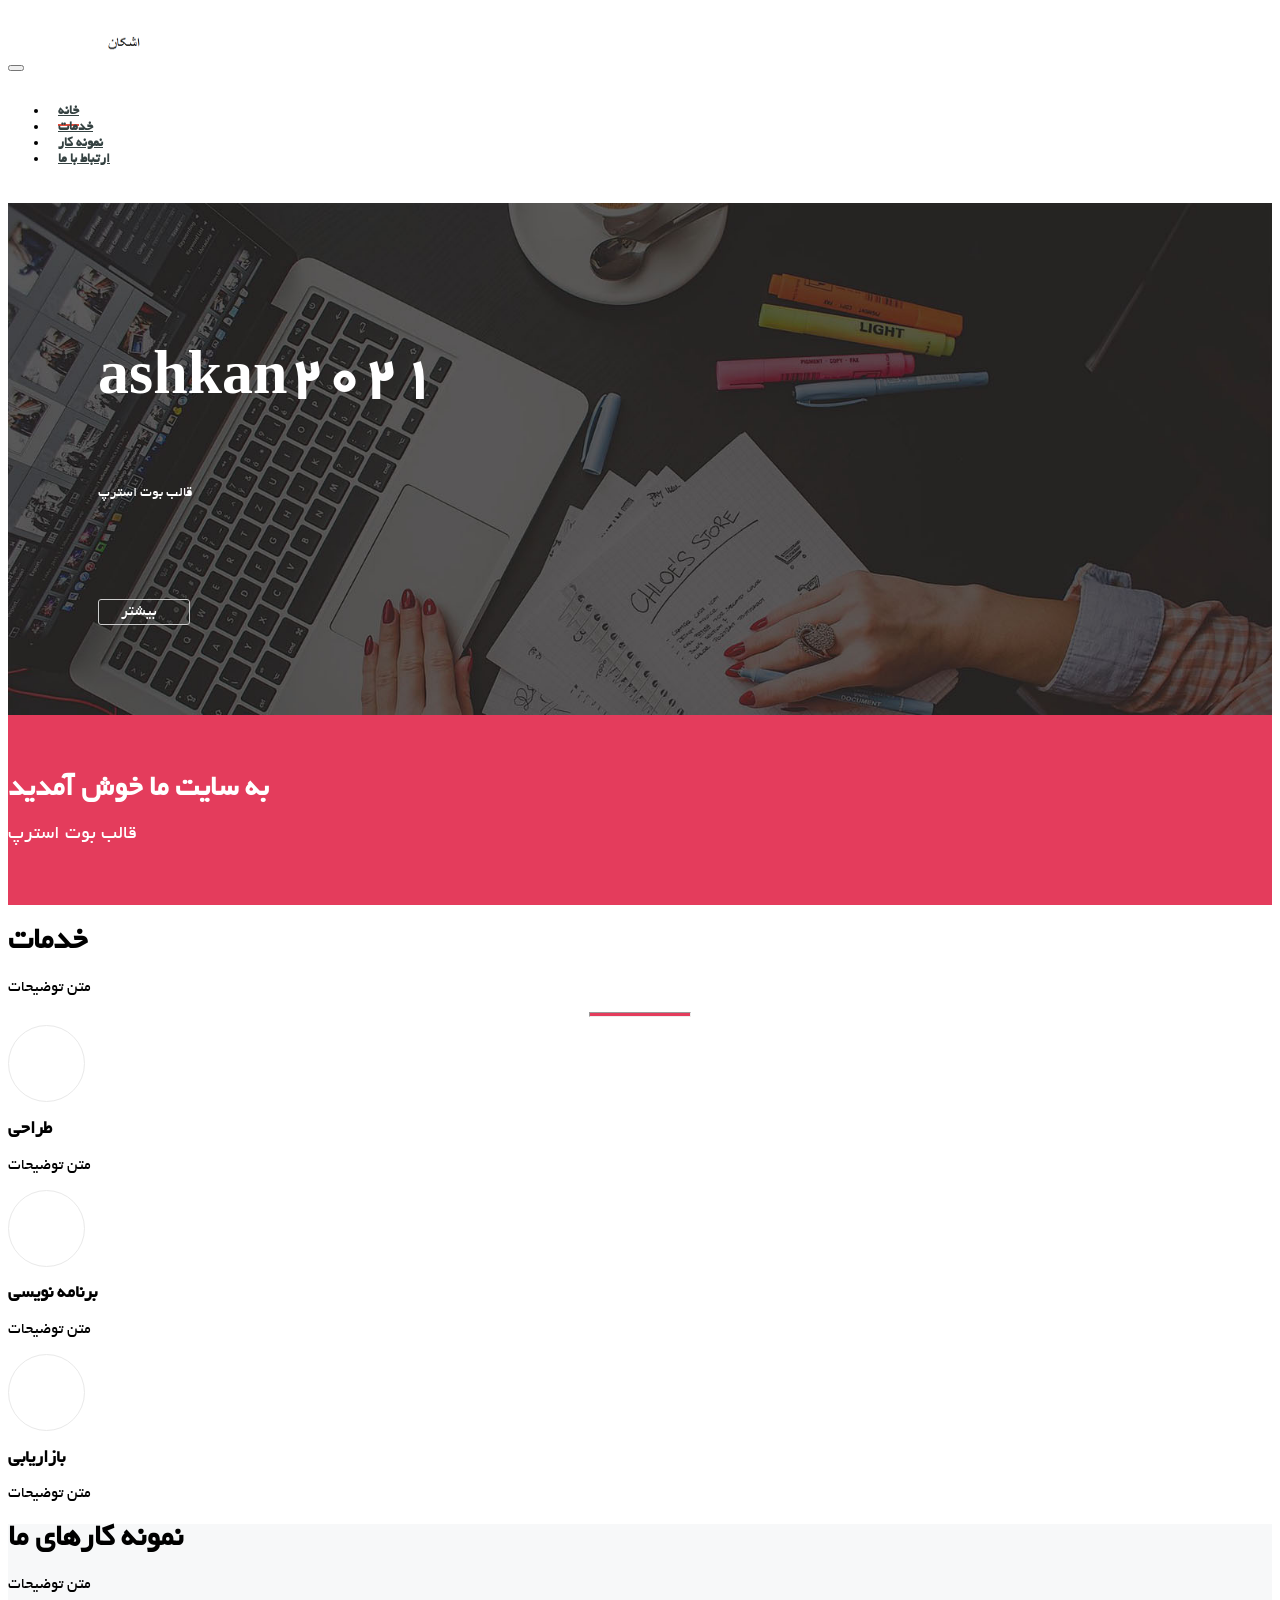
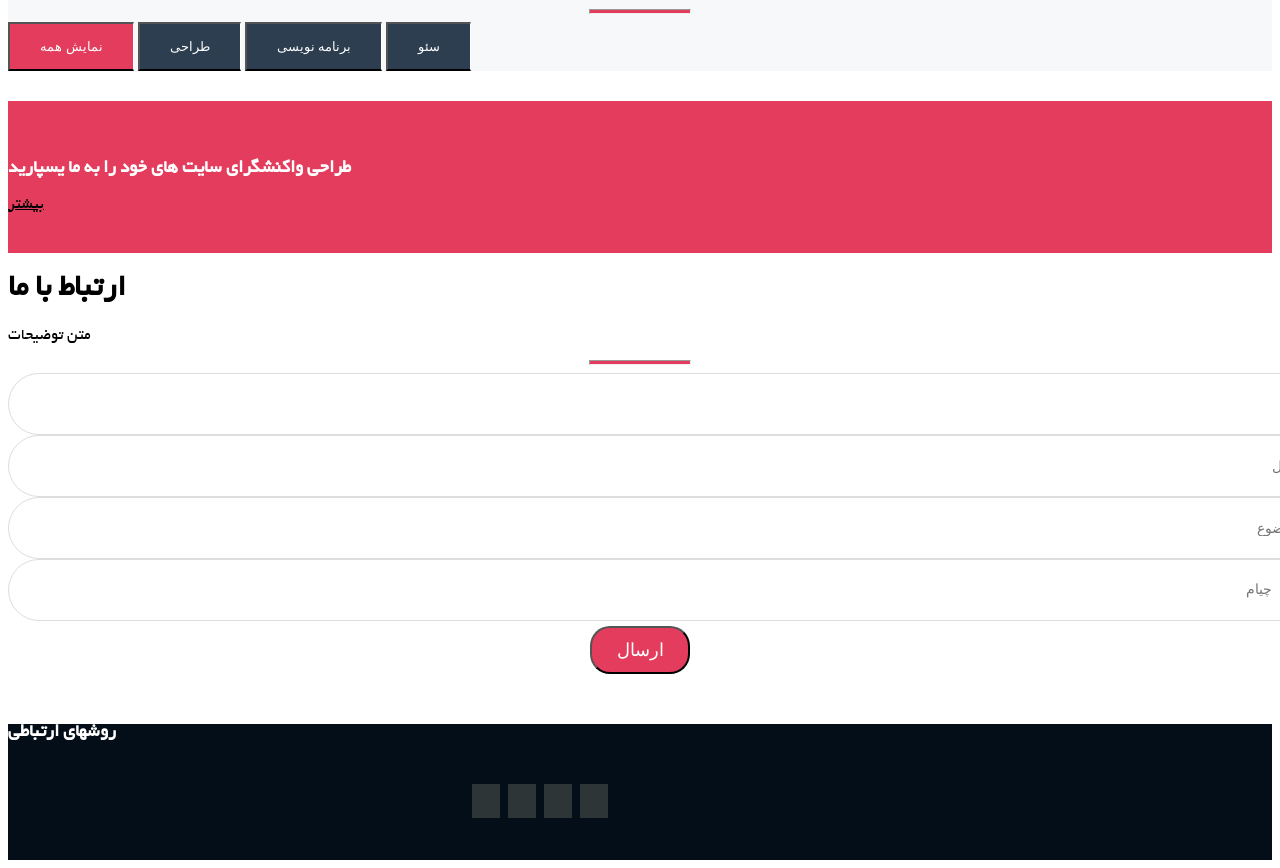
==== index.html @ 7d2b456b "add project" ====
<!DOCTYPE html>
<html lang="en" class=" js no-touch">
<head>
  <title>قالب آماده </title>
  <meta charset="utf-8">
  <meta name="viewport" content="width=device-width, initial-scale=1">
  <link rel="stylesheet" href="css/bootstrap.min.css">
  <link rel="stylesheet" href="css/bootstrap-rtl.css">
    <link rel="stylesheet" href="css/font-awesome.min.css">
    <link rel="stylesheet" href="css/animate.css">
    <link rel="stylesheet" href="css/style.css">

</head>
<body>


 <div class="main-navbar navbar-fixed-top">

     <div class="navbar navbar-default">
         <button type="button" class="navbar-toggle" data-toggle="collapse" data-target="#myNavbar">

             <span class="icon-bar"></span>
             <span class="icon-bar"></span>
             <span class="icon-bar"></span>
         </button>
         <a href="#" class="navbar-brand"><img src="img/HeaderLogo-K.png" class="img-responsive" width="150" height="40"> </a>
         <div class="collapse navbar-collapse" id="myNavbar">
         <ul class="nav navbar-nav navbar-right">
             <li class="active nav-menu"><a href="#banner">خانه </a></li>
             <li class="nav-menu"><a href="#service">خدمات</a></li>
             <li class="nav-menu"><a href="#portfolio">نمونه کار </a></li>
             <li class="nav-menu"><a href="#contact">ارتباط با ما</a></li>
         </ul>
         </div>
     </div>
 </div>

<!--banner-->

<div id="banner" class="section-padding">

    <div class="container">
        <div class="row">
            <div class="jumbotron">
                <h1 class="small bold" >
                    <a href="https://ashkan2021.gigfa.com/">
                        ashkan2021
                    </a>
                </h1>
                <p class="big">قالب بوت استرپ</p>
                 <a href="#" class="btn btn-banner">بیشتر<i class="fa fa-send"></i> </a>
            </div>

        </div>
    </div>
</div>

<!---cta -->
<div class="cta-1">

    <div class="container wow bounceInLeft" data-duration="2" data-dely="1s">

        <div class="row text-center white " >

            <h1 class="cta-title"> به سایت ما خوش آمدید</h1>
            <p class="cta-sub-title">قالب بوت استرپ</p>
        </div>
    </div>
</div>


 <!--SERVICE START-->
 <div id="service" class="section-padding">
     <div class="container wow bounceInLeft" data-duration="2s" data-dely="1s">
         <div class="row">
             <div class="page-title text-center">
                 <h1>خدمات</h1>
                 <p>متن  توضیحات</p>
                 <hr class="line-bottom"></hr>
             </div>
             <div class="col-md-4">
                 <div class="service-box">
                     <div class="service-icon"><i class="fa  fa-picture-o"></i></div>
                     <div class="service-text">
                         <h3>طراحی</h3>
                         <p> متن توضیحات</p>
                     </div>
                 </div>
             </div>
             <div class="col-md-4">
                 <div class="service-box">
                     <div class="service-icon"><i class="fa fa fa-code"></i></div>
                     <div class="service-text">
                         <h3>برنامه نویسی</h3>
                         <p> متن توضیحات</p>
                     </div>
                 </div>
             </div>
             <div class="col-md-4">
                 <div class="service-box">
                     <div class="service-icon"><i class="fa fa-diamond"></i></div>
                     <div class="service-text">
                         <h3>بازاریابی</h3>
                         <p> متن توضیحات</p>
                     </div>
                 </div>
             </div>
         </div>
     </div>
 </div>
 <!--SERVICE END-->

<!----portfolio --->

<div id="portfolio">
    <div class="container wow bounceInLeft" data-duration="2s" data-dely="1s">
        <div class="row">
            <div class="page-title text-center">
                <h1>نمونه کارهای  ما</h1>
                <p>متن  توضیحات</p>
                <hr class="line-bottom"></hr>
            </div>
            <div class="port-sec">
                <div class="col-xs-12 fill-btn text-center">
                    <button class="filter active" data-filter="all"> نمایش همه</button>
                    <button class="filter" data-filter=".cat1"> طراحی</button>
                    <button class="filter" data-filter=".cat2">برنامه نویسی</button>
                    <button class="filter" data-filter=".cat3">سئو</button>
                </div>

                <div id="images">
                    <div class="fillimg mix cat1 cat3 col-md-4 col-xs-12">
                        <img src="img/fea1.jpg" class="img-responsive">
                    </div>
                    <div class="fillimg mix cat2  col-md-4 col-xs-12">
                        <img src="img/fea3.jpg" class="img-responsive">
                    </div>
                    <div class="fillimg mix cat1 col-md-4 col-xs-12">
                        <img src="img/fea2.jpg" class="img-responsive">
                    </div>
                    <div class="fillimg mix cat2 cat3 col-md-4 col-xs-12">
                        <img src="img/fea4.jpg" class="img-responsive">
                    </div>

                    <div class="fillimg mix cat2  col-md-4 col-xs-12">
                        <img src="img/fea6.jpg" class="img-responsive">
                    </div>
                    <div class="fillimg mix cat2 cat3 col-md-4 col-xs-12">
                        <img src="img/fea5.jpg" class="img-responsive">
                    </div>



                </div>
            </div>

        </div>
    </div>
</div>

<!---cta--->

<div class="cta-1">
    <div class="container wow bounceInLeft" data-duration="2" data-dely="1s">
        <div class="row text-center">
            <h3 >طراحی واکنشگرای سایت های خود را به ما یسپارید</h3>
            <a href="#" class="btn btn-default">بیشتر</a>

        </div>
    </div>
</div>
<!---form contact ---->

<div id="contact" >
    <div class="container wow bounceInLeft" data-duration="2s" data-dely="1s">
        <div class="row">
            <div class="page-title text-center">
                <h1>ارتباط با ما</h1>
                <p>متن  توضیحات</p>
                <hr class="line-bottom"></hr>
            </div>
            <div class="form-sec">
                <form action="#" method="post" class="contactfrom">
                    <div class="col-sm-4 form-group">
                        <input type="text" class="form-control text-field-box " placeholder="نام" >
                    </div>
                    <div class="col-sm-4 form-group">
                        <input type="text" class="form-control text-field-box " placeholder="ایمیل" >
                    </div>


                    <div class="col-sm-4 form-group">
                        <input type="text" class="form-control text-field-box " placeholder="اموضوع" >
                    </div>


                    <div class="col-sm-12 form-group">
                       <textarea class="form-control text-field-box" placeholder="متن چیام"></textarea>
                    </div>
                    <button class="button-medium" type="submit" >ارسال</button>
                </form>
            </div>
        </div>
    </div>
</div>


<!----footer--->
<div class="footer">
    <div class="container">
        <div class="row text-center">
           <h3>روشهای ارتباطی</h3>

            <ul>
                <li><a href="#"><i class="fa fa-facebook"></i> </a></li>
                <li><a href="#"><i class="fa fa-twitter"></i> </a></li>
                <li><a href="#"><i class="fa fa-google-plus"></i> </a></li>
                <li><a href="#"><i class="fa fa-linkedin"></i> </a></li>
            </ul>
        </div>
    </div>
</div>
</body>
<script src="js/jquery.min.js"></script>
 <script src="js/bootstrap.min.js"></script>
<script src="js/jquery.mixitup.js"></script>
<script src="js/custom.js"></script>
 <script src="js/jquery.easing.min.js"></script>
<script src="js/wow.js"></script>
<script>
    $(document).ready(function(){

        new WOW().init();
    });
</script>

 </html>
---- css/style.css ----
@font-face {
    font-family: 'BYekan';
    src: url('../fonts/BYekan.eot');
}
@font-face {
    font-family: 'BYekan';
    src: url('../fonts/BYekan.ttf');
}
@font-face {
    font-family: 'BYekan';
    src: url('../fonts/BYekan.woff');
}

body{
    font-family: 'BYekan';
}
/****** navbar  **/
.mainnavbar
{
    border-bottom:1px solid #eeeeee;

}
.navbar-default
{
    background-color: #fff;
    border-color:rgba(231,231,231,0.33);
    padding: 20px 0px;
}

.navbar-default .navbar-nav > .active > a, .navbar-default .navbar-nav > .active > a:focus, .navbar-default .navbar-nav > .active > a:hover
{
     color :#354242;
    background-color: #fff;
}

.navbar-nav
{
    padding-top: 5px;
}
.navbar-default .navbar-nav > .active >a ,.navbar-default .navbar-nav >li>a:hover, .navnar-default .navbar-nav >li> a:focus
{
    border-bottom:2px solid #E74C3C;
    outline:none;
}

.navbar{
    min-height:inherit;
    margin-bottom:0px;
}
.navbar-brand
{
    height: inherit;
    font-family: 'BYekan';
    font-weight: 700;
    padding:5px;
    font-size:42px;
    margin-top:5px;
    color:#000;
}
.navbar-default .navbar-brand
{
    color:#e43c5c;
}

.navbar-default .navbar-nav >li >a{
    color:#354242;
    font-weight: 600;
    margin:0 10px;
    padding-bottom: 5px;
    font-size:14px;
}
.jumbotron
{
    background-color: transparent;
    padding: 90px;
}
.jumbotron p
{
    line-height: 21px;
    margin:0px;
    paddding:0px;
    font-size:15px;
    color:#fff;
    font-weight:400;
    padding-top:10px;
}
.jumbotron a
{
    text-decoration: none;
    color:#fff
}

.btn-banner
{
    border:1px solid #cdcdcd;
    padding:12px 22px;
    line-height: 0px;
    border-radius:3px;
    font-szie:11px;
    color:#fff;
    display: inline-block;
    margin-top:95px;
}

.btn-banner i{
    padding-left:10px;
}

.btn-banner:hover,.btn-banner:focus{
    background-color: #e43c5c;
    color:#fff;
    border-color:#E74C3C;
    display:inline-block;
}

.jumbotron h1
{
    line-height: 180px;
    border-width: 0px;
    margin:0px;
    padding: 0px;
    font-size:62px;
    color:#fff;

}

#banner
{
    background: url("../img/banner-bg.jpg") no-repeat;
    background-size: cover;
    min-height: 500px;
}


/***CTA***/

.cta-1
{
    background-color: #e43c5c;
    padding: 40px 0px;
}
.cta-title
{
    font-size:30px;
    color:#fff;
}
.cta-sub-title
{
    font-size:20px;
    color:#FFF;
}

.cta-1 h3
{
    color:#fff;
}
.cta-1 a{
    color:#000;
}

/***services**/

.line-bottom
{
    width: 100px;
    height: 3px;
    background-color: #e43c5c;
}
.service-box
{
    margin:0 0 60px;
    display: inline;
}
.service-icon
{
    width: 75px;
    height: 75px;
    border-radius:50px;
    overflow: hidden;
    border:1px solid #e9e9e9;
    line-height: 75px;
    text-align: center;
    color:#e43c5c;;
    font-size:30px;
    margin-right:23px;
    transition:all 0.5s ease ;
    -webkit-transition:all 0.75s ease ;
    -moz-transition:all 0.75s ease ;
    -ms-transition:all 0.75s ease ;
    -o-transition:all 0.75s ease ;

}
.service-icon:hover
{
    background-color: #e43c5c;
    color:#fff;
    opacity:0.7;
}


/**portfolio**/
#portfolio
{
    background-color: rgba(236,240,241,0.44);
}
.mix
{
    display:none;
}

.fill-btn
{
    margin-bottom:30px;
}
.filter
{
    background-color: #2C3E50;
    color:#fff;
    padding:15px 30px;
    border-right:1px solid #fff;
    display: inline-block;
    position: relative;
}

.fill-btn .active
{
    background-color: #e43c5c;
}
.fillimg
{
    margin-bottom:30px;
}
.text-field-box
{
    background-color: #fff;
    border:1px solid #ddd;
    border-radius: 40px;
    height: 60px;
    line-height: 60px;
    text-align: right;
    color:#ccc;
    font-size:14px;
    padding:0 30px;
    width: 100%;

}


.button-medium {
    background-color: #e43c5c;
    border-radius: 20px;
    color: #fff;
    cursor: pointer;
    display: block;
    font-size: 18px;
    height: 48px;
    width: 100px;
    margin: 0 auto;
    text-align: center;
    margin-bottom:50px;
}

/***footer**/
.footer
{
    background-color: #040E18;
    padding-bottom:50px;

}
.footer h3
{
    color:#fff;
    padding-bottom: 30px;
}
.footer ul {
    width:30%;
    margin:0 auto;
}
.footer li{
    margin:2px;
    display: inline-block;
}

.footer ul li a{
    background-color:#2e3537;
    border:1px solid #2e3537;
    height: 40px;
    font-size:14px;
    padding: 9px 13px;
    width:40px;
}
.footer i{
    color:#fff;
}
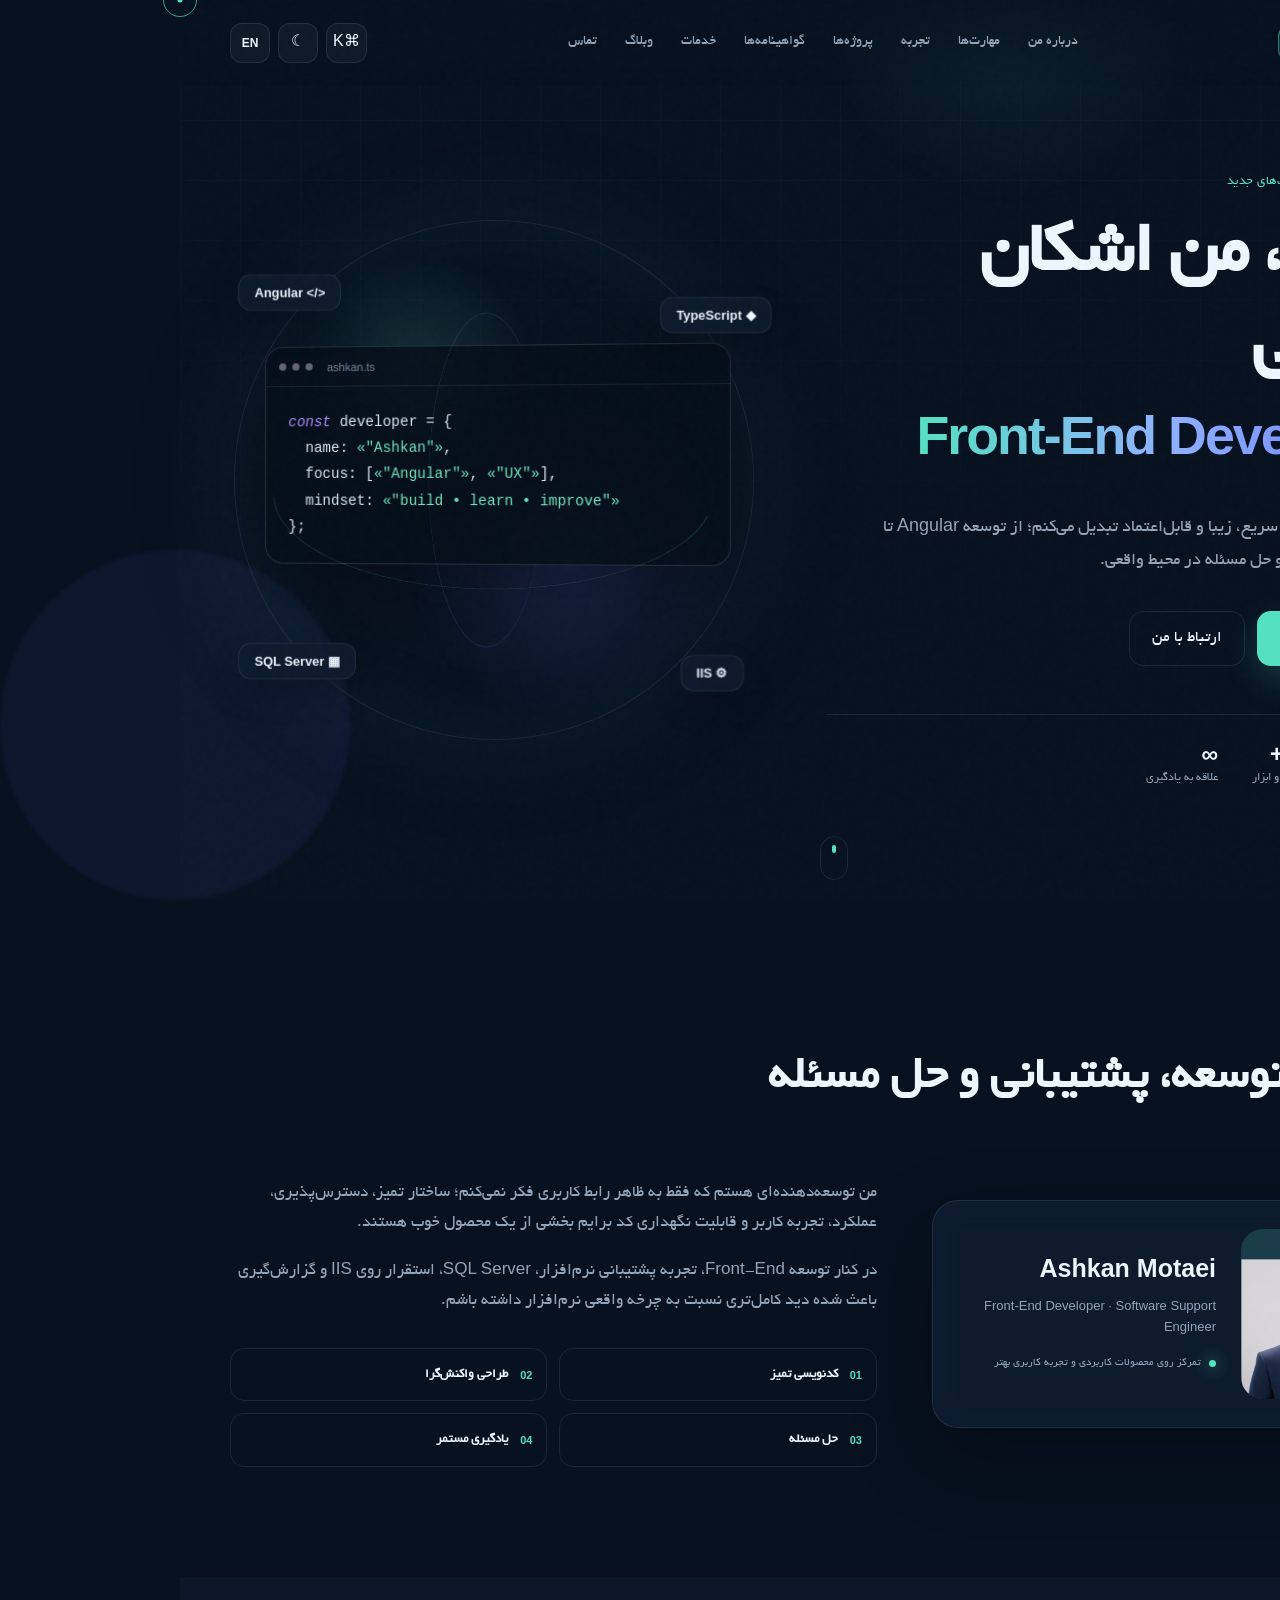
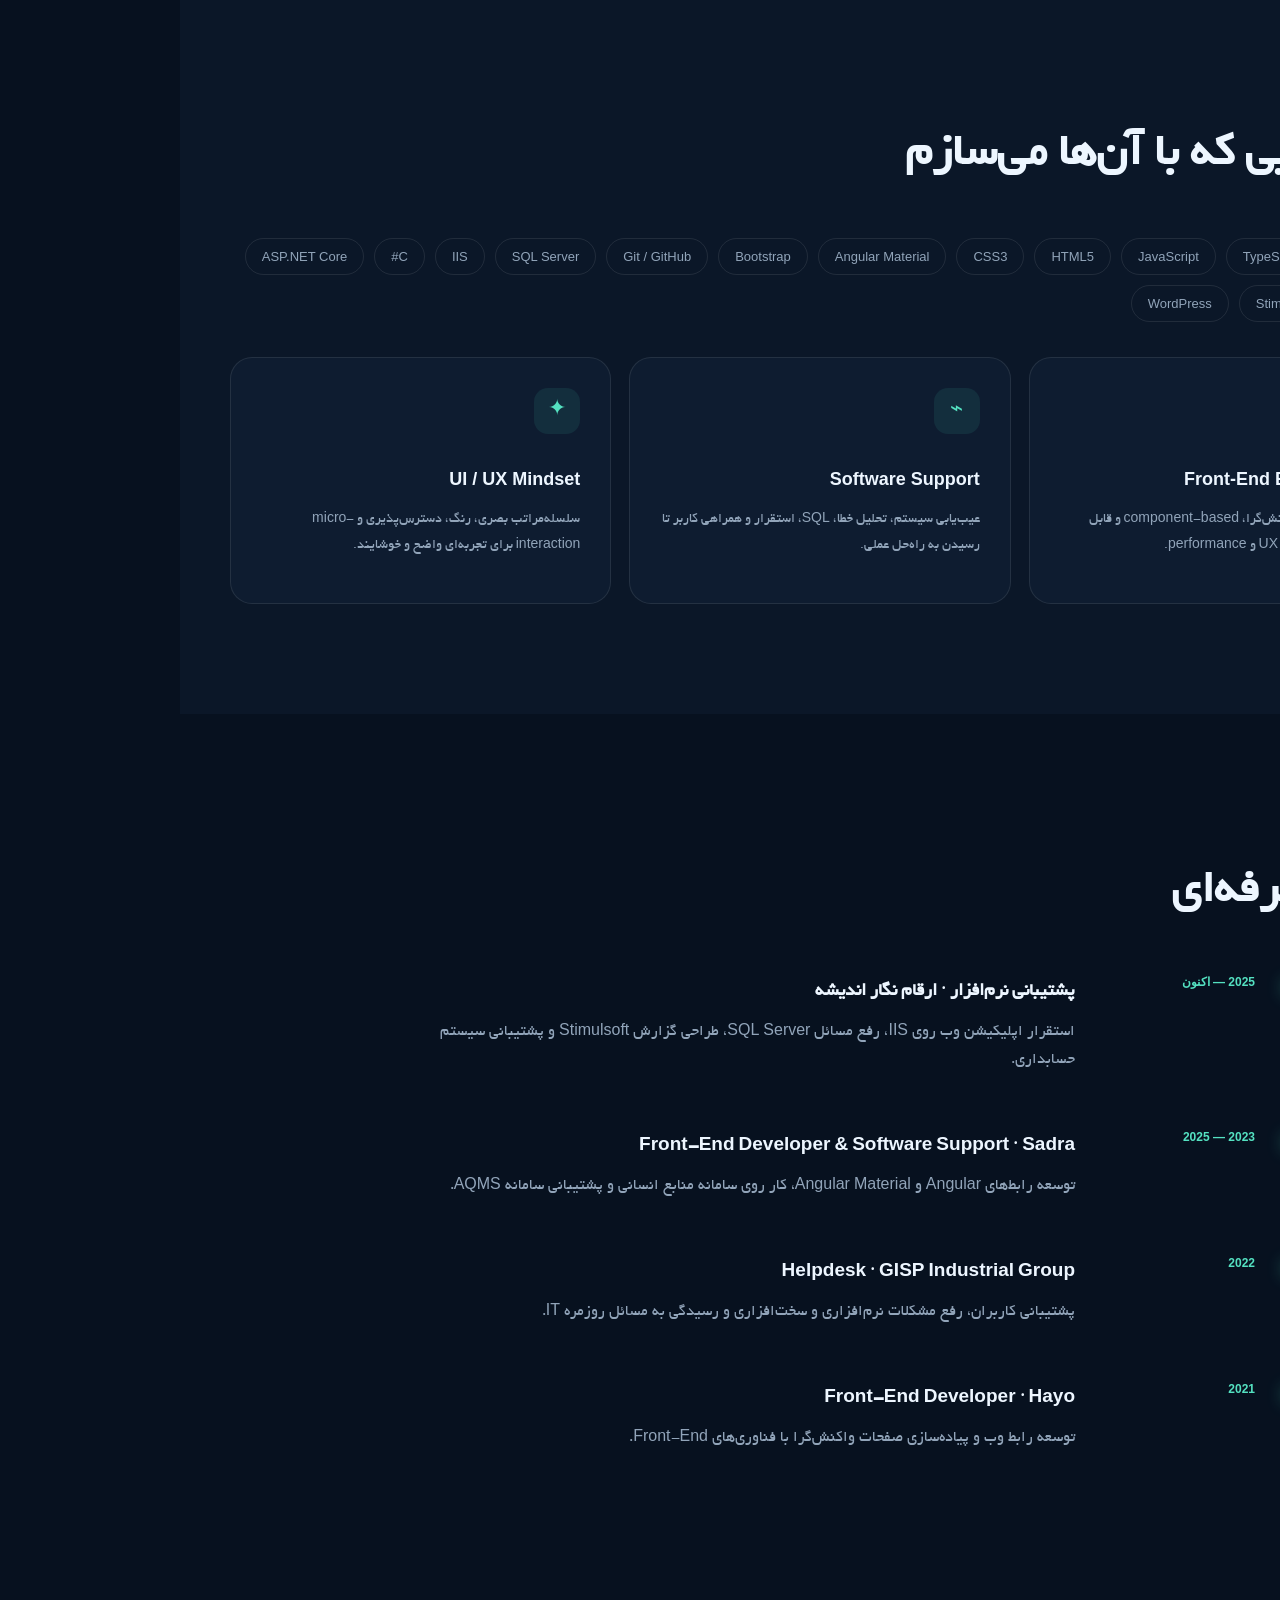
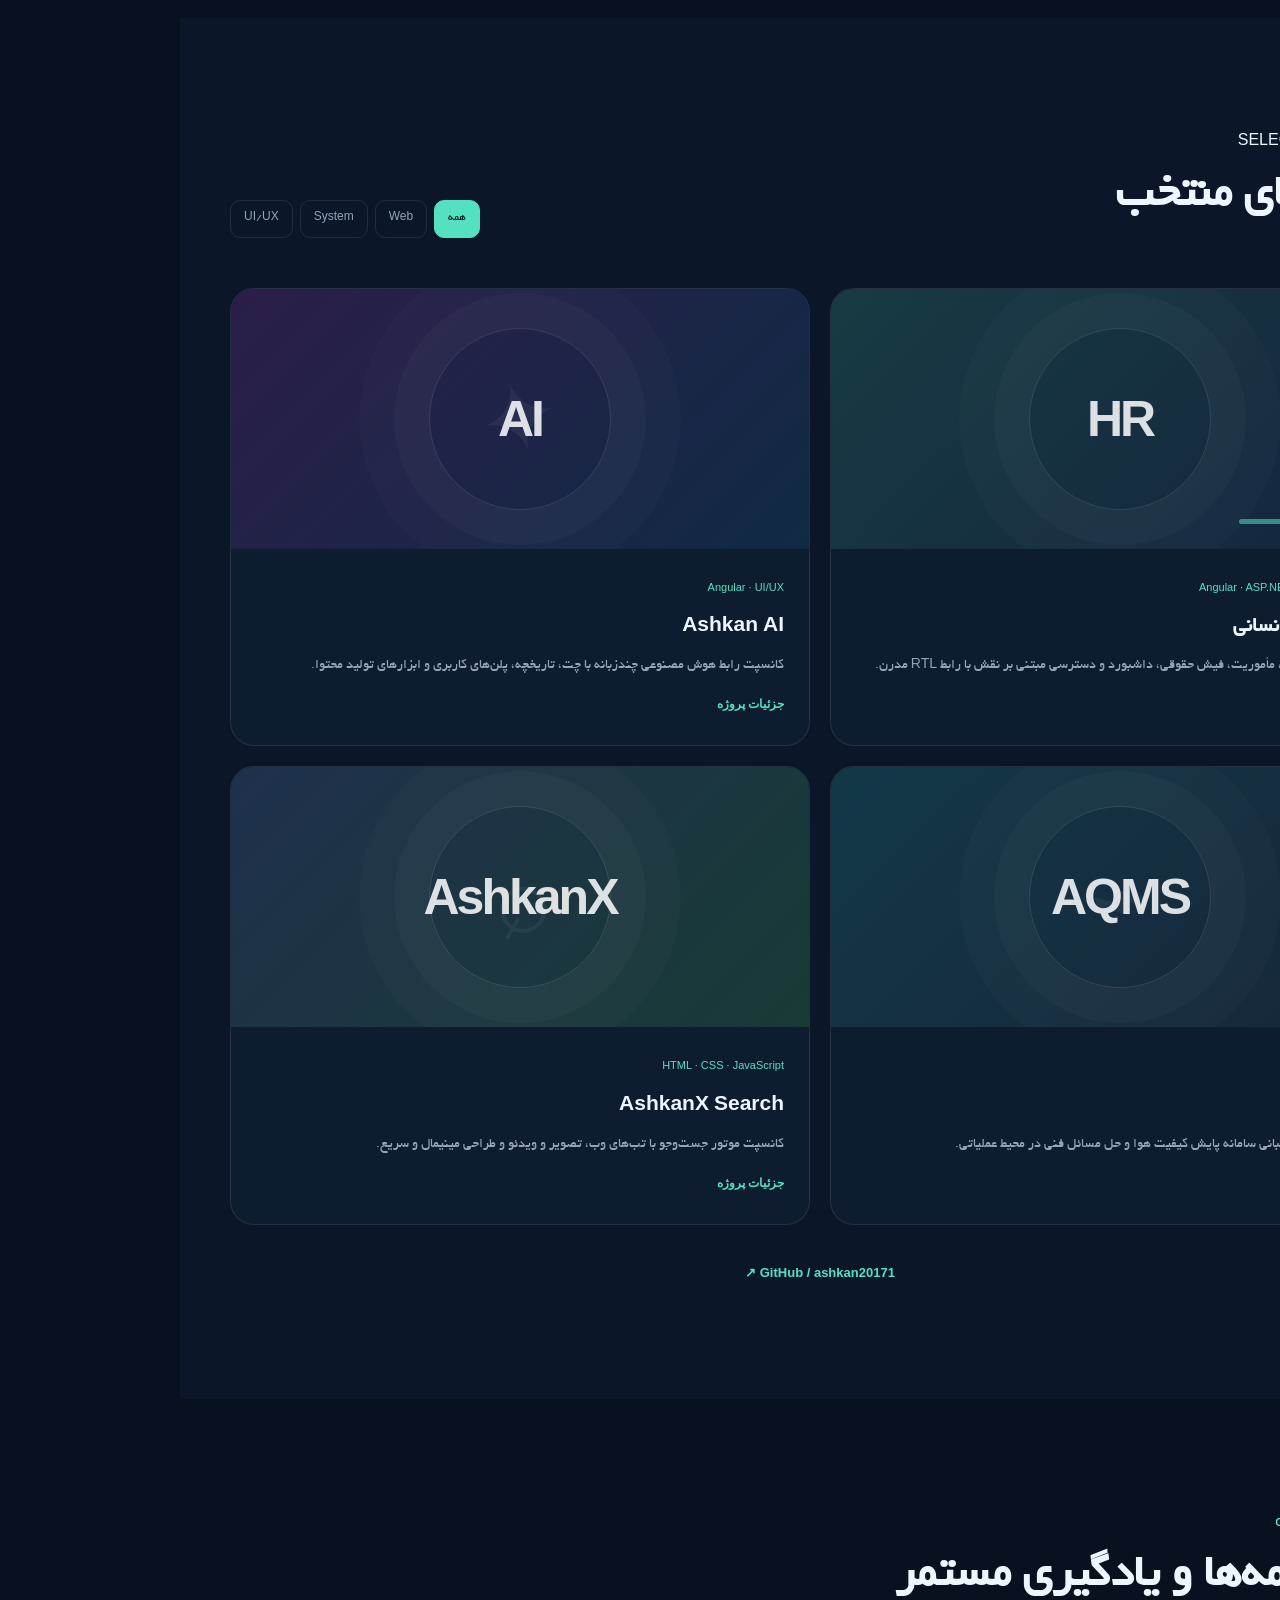
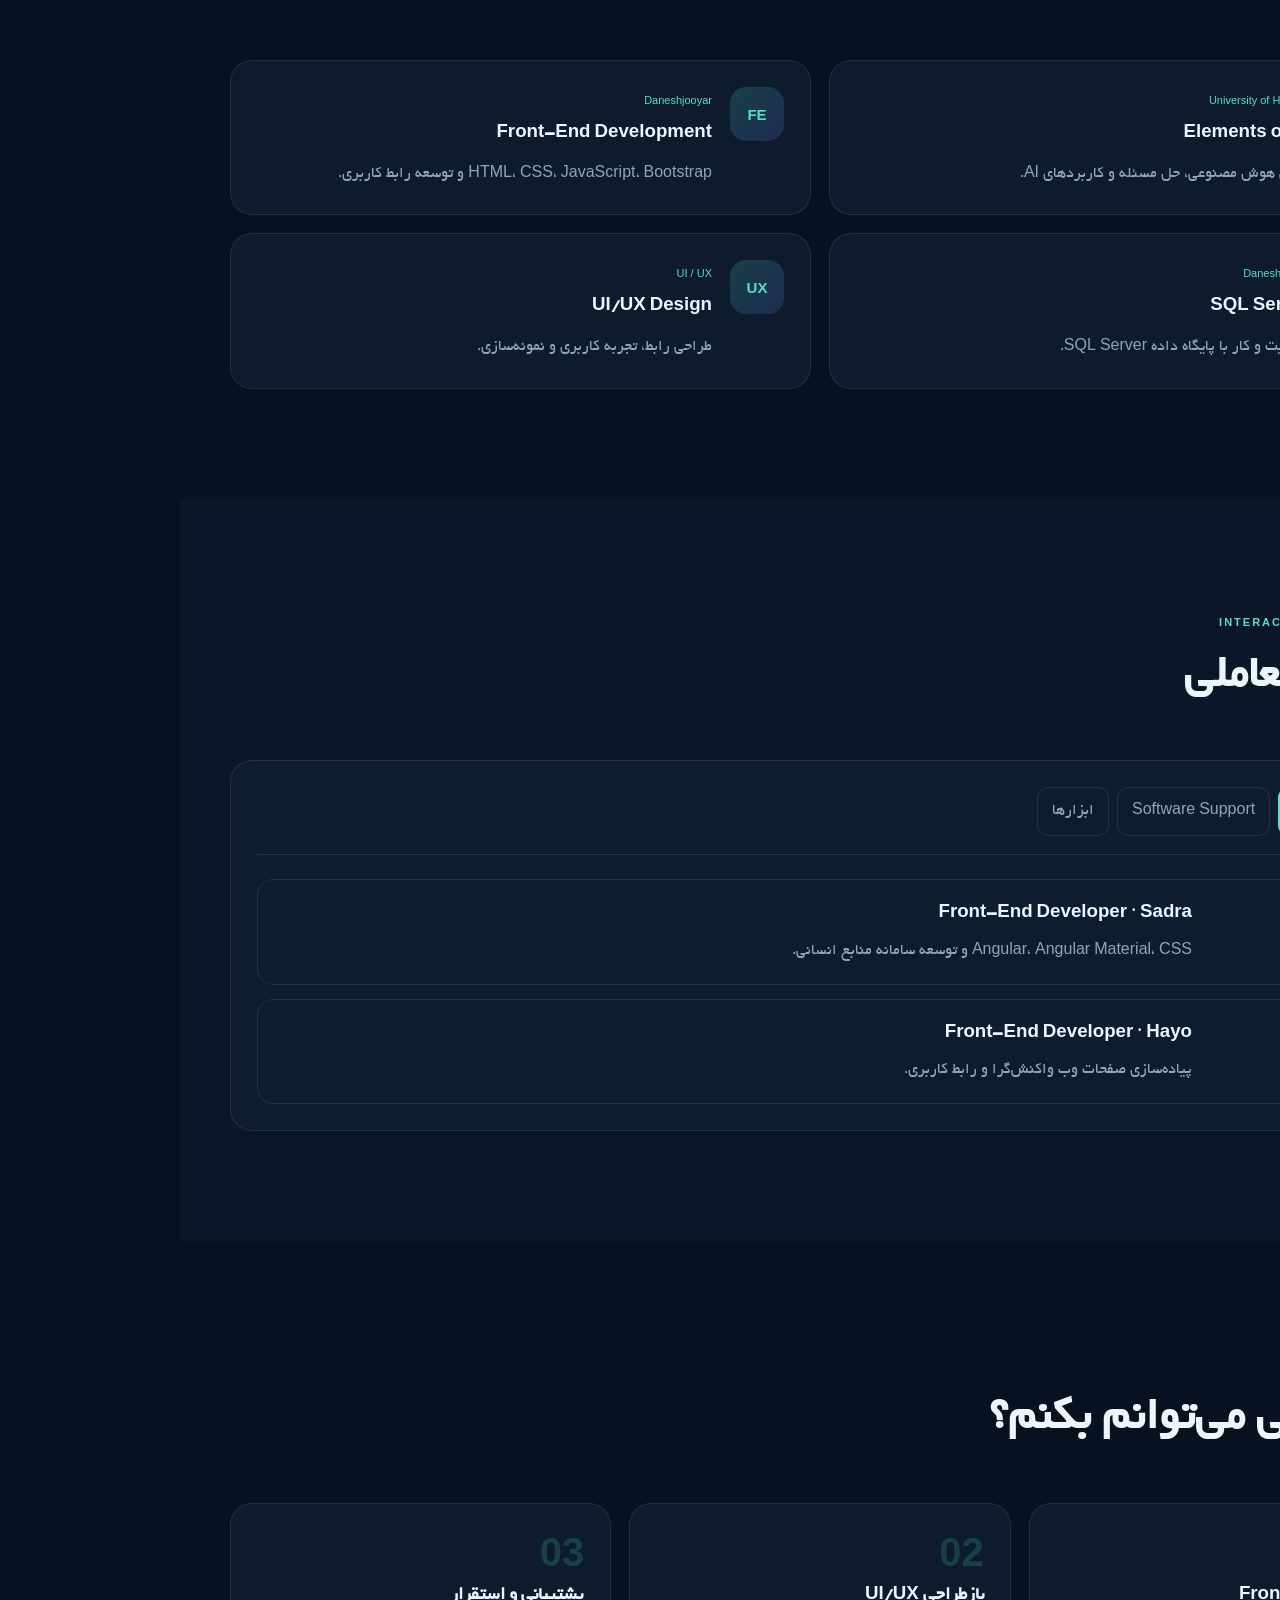
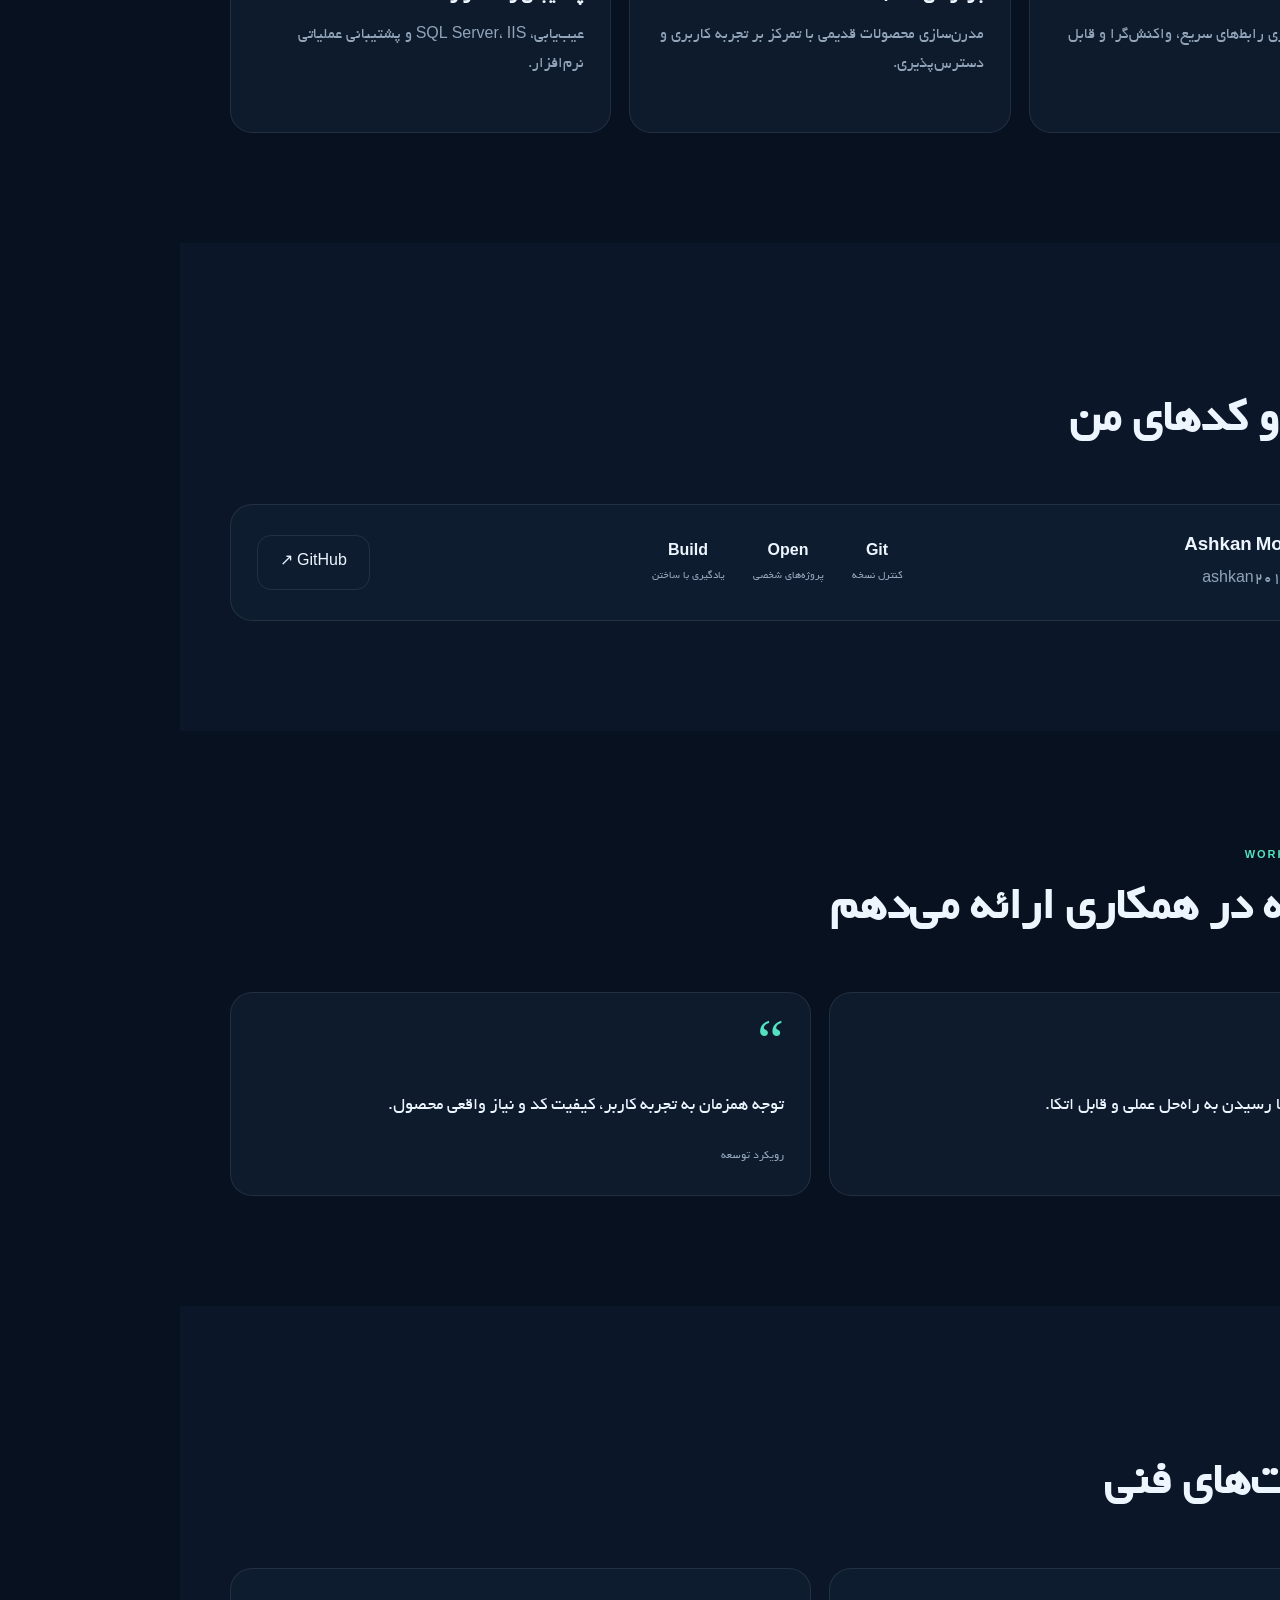
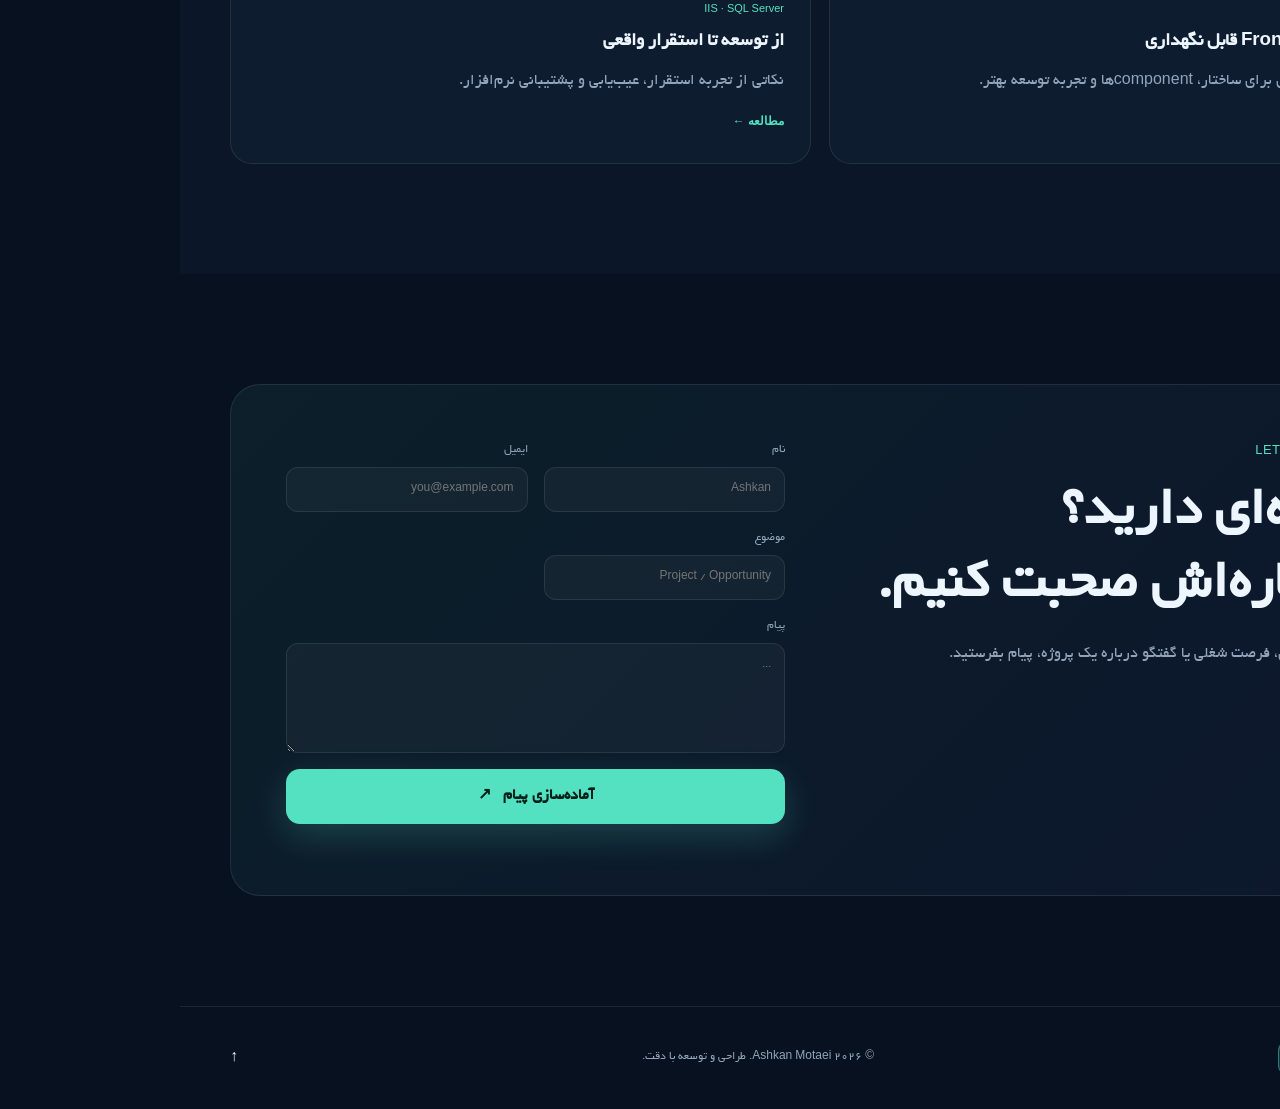
==== commit 41c67915: "redesign redesign" ====
--- a/index.html
+++ b/index.html
@@ -1,237 +1,94 @@
- <!DOCTYPE html>
-<html lang="en" class=" js no-touch">
+<!doctype html>
+<html lang="fa" dir="rtl">
 <head>
-  <title>قالب آماده </title>
   <meta charset="utf-8">
-  <meta name="viewport" content="width=device-width, initial-scale=1">
-  <link rel="stylesheet" href="css/bootstrap.min.css">
-  <link rel="stylesheet" href="css/bootstrap-rtl.css">
-    <link rel="stylesheet" href="css/font-awesome.min.css">
-    <link rel="stylesheet" href="css/animate.css">
-    <link rel="stylesheet" href="css/style.css">
-
+  <meta name="viewport" content="width=device-width,initial-scale=1,viewport-fit=cover">
+  <title>اشکان مطاعی | Front-End Developer & Software Support Engineer</title>
+  <meta name="description" content="وب‌سایت شخصی اشکان مطاعی؛ توسعه‌دهنده Front-End و مهندس پشتیبانی نرم‌افزار با تجربه Angular، JavaScript، TypeScript، SQL Server و استقرار IIS.">
+  <meta name="keywords" content="اشکان مطاعی, Front-End Developer, Angular Developer, JavaScript, TypeScript, SQL Server, IIS, Software Support Engineer, Portfolio">
+  <meta name="author" content="Ashkan Motaei">
+  <meta name="robots" content="index,follow,max-image-preview:large">
+  <meta name="theme-color" content="#07111f">
+  <meta property="og:type" content="website"><meta property="og:locale" content="fa_IR">
+  <meta property="og:title" content="اشکان مطاعی | Front-End Developer"><meta property="og:description" content="نمونه‌کارها، مهارت‌ها و تجربه حرفه‌ای اشکان مطاعی.">
+  <meta property="og:image" content="img/banner.jpg"><meta name="twitter:card" content="summary_large_image">
+  <link rel="canonical" href="./"><link rel="icon" href="img/link.png"><link rel="manifest" href="manifest.webmanifest">
+  <link rel="preload" href="fonts/BYekan.woff" as="font" type="font/woff" crossorigin>
+  <link rel="stylesheet" href="css/style.css">
+  <script type="application/ld+json">{"@context":"https://schema.org","@type":"Person","name":"Ashkan Motaei","alternateName":"اشکان مطاعی","jobTitle":"Front-End Developer & Software Support Engineer","url":"./","sameAs":["https://github.com/ashkan20171"],"knowsAbout":["Angular","TypeScript","JavaScript","HTML5","CSS3","SQL Server","IIS","ASP.NET Core"]}</script>
 </head>
 <body>
+<div class="preloader" id="preloader" aria-hidden="true"><div class="preloader-core"><span class="brand-mark">A</span><b>AshkanX</b><i></i></div></div>
+<div class="custom-cursor" id="customCursor"></div><div class="cursor-dot" id="cursorDot"></div>
+<div class="scroll-progress" id="scrollProgress" aria-hidden="true"></div>
+<a class="skip-link" href="#main">پرش به محتوای اصلی</a>
+<div class="noise" aria-hidden="true"></div><div class="cursor-glow" aria-hidden="true"></div>
+<header class="site-header" id="top"><nav class="nav container" data-fa-aria-label="ناوبری اصلی" data-en-aria-label="Main navigation" aria-label="ناوبری اصلی">
+  <a class="brand" href="#home" data-fa-aria-label="خانه" data-en-aria-label="Home" aria-label="خانه"><span class="brand-mark">A</span><span>Ashkan<span class="accent">X</span></span></a>
+  <button class="nav-toggle" data-fa-aria-label="باز کردن منو" data-en-aria-label="Open menu" aria-label="باز کردن منو" aria-expanded="false"><span></span><span></span><span></span></button>
+  <div class="nav-links"><a href="#about" data-fa="درباره من" data-en="About">درباره من</a><a href="#skills" data-fa="مهارت‌ها" data-en="Skills">مهارت‌ها</a><a href="#experience" data-fa="تجربه" data-en="Experience">تجربه</a><a href="#projects" data-fa="پروژه‌ها" data-en="Projects">پروژه‌ها</a><a href="#certificates" data-fa="گواهینامه‌ها" data-en="Certificates">گواهینامه‌ها</a><a href="#services" data-fa="خدمات" data-en="Services">خدمات</a><a href="#blog" data-fa="وبلاگ" data-en="Blog">وبلاگ</a><a href="#contact" data-fa="تماس" data-en="Contact">تماس</a></div>
+  <div class="nav-actions"><button class="icon-btn command-trigger" id="commandTrigger" aria-label="Command palette">⌘K</button><button class="icon-btn" id="themeToggle" data-fa-aria-label="تغییر پوسته" data-en-aria-label="Toggle theme" aria-label="تغییر پوسته">☾</button><button class="lang-btn" id="langToggle" aria-label="Change language">EN</button></div>
+</nav></header>
+<main id="main">
+<section class="hero" id="home"><div class="orb orb-a"></div><div class="orb orb-b"></div><div class="container hero-grid">
+  <div class="hero-copy reveal"><span class="eyebrow"><i></i><span data-fa="آماده همکاری و فرصت‌های جدید" data-en="Open to new opportunities">آماده همکاری و فرصت‌های جدید</span></span>
+    <h1><span data-fa="سلام، من" data-en="Hi, I'm">سلام، من</span> <strong data-fa="اشکان مطاعی" data-en="Ashkan Motaei">اشکان مطاعی</strong><br><span class="gradient-text" id="typewriter">Front-End Developer</span></h1>
+    <p data-fa="تجربه را به رابط‌های سریع، زیبا و قابل‌اعتماد تبدیل می‌کنم؛ از توسعه Angular تا استقرار، پشتیبانی و حل مسئله در محیط واقعی." data-en="I turn experience into fast, elegant and reliable interfaces—from Angular development to deployment, support and real-world troubleshooting.">تجربه را به رابط‌های سریع، زیبا و قابل‌اعتماد تبدیل می‌کنم؛ از توسعه Angular تا استقرار، پشتیبانی و حل مسئله در محیط واقعی.</p>
+    <div class="hero-cta"><a class="btn primary" href="#projects"><span data-fa="دیدن پروژه‌ها" data-en="View projects">دیدن پروژه‌ها</span> <b>↙</b></a><a class="btn ghost" href="#contact"><span data-fa="ارتباط با من" data-en="Contact me">ارتباط با من</span></a></div>
+    <div class="quick-stats"><div><b>5+</b><span data-fa="سال تجربه فنی" data-en="Years technical experience">سال تجربه فنی</span></div><div><b>20+</b><span data-fa="مهارت و ابزار" data-en="Skills & tools">مهارت و ابزار</span></div><div><b>∞</b><span data-fa="علاقه به یادگیری" data-en="Curiosity">علاقه به یادگیری</span></div></div>
+  </div>
+  <div class="hero-visual reveal"><div class="scene" id="scene"><div class="planet-card">
+    <div class="code-window"><div class="window-bar"><i></i><i></i><i></i><span>ashkan.ts</span></div><pre><code><em>const</em> developer = {
+  name: <q>"Ashkan"</q>,
+  focus: [<q>"Angular"</q>, <q>"UX"</q>],
+  mindset: <q>"build • learn • improve"</q>
+};</code></pre></div>
+    <div class="float-chip chip-1">&lt;/&gt; Angular</div><div class="float-chip chip-2">◆ TypeScript</div><div class="float-chip chip-3">▦ SQL Server</div><div class="float-chip chip-4">⚙ IIS</div>
+  </div></div></div>
+</div><a href="#about" class="scroll-cue" data-fa-aria-label="اسکرول به بخش بعد" data-en-aria-label="Scroll to next section" aria-label="اسکرول به بخش بعد"><span></span></a></section>
+
+<section class="section" id="about"><div class="container"><div class="section-head reveal"><span>01 / ABOUT</span><h2 data-fa="ترکیب توسعه، پشتیبانی و حل مسئله" data-en="Development, support & problem solving">ترکیب توسعه، پشتیبانی و حل مسئله</h2></div>
+<div class="about-grid"><div class="glass-card profile-3d reveal"><div class="avatar-wrap"><img src="img/male.png" alt="تصویر گرافیکی پروفایل اشکان مطاعی" loading="lazy"></div><div><h3>Ashkan Motaei</h3><p>Front-End Developer · Software Support Engineer</p><div class="status"><i></i><span data-fa="تمرکز روی محصولات کاربردی و تجربه کاربری بهتر" data-en="Focused on useful products and better UX">تمرکز روی محصولات کاربردی و تجربه کاربری بهتر</span></div></div></div>
+<div class="about-copy reveal"><p data-fa="من توسعه‌دهنده‌ای هستم که فقط به ظاهر رابط کاربری فکر نمی‌کنم؛ ساختار تمیز، دسترس‌پذیری، عملکرد، تجربه کاربر و قابلیت نگهداری کد برایم بخشی از یک محصول خوب هستند." data-en="I'm a developer who looks beyond visual UI. Clean structure, accessibility, performance, user experience and maintainable code are all part of a good product.">من توسعه‌دهنده‌ای هستم که فقط به ظاهر رابط کاربری فکر نمی‌کنم؛ ساختار تمیز، دسترس‌پذیری، عملکرد، تجربه کاربر و قابلیت نگهداری کد برایم بخشی از یک محصول خوب هستند.</p><p data-fa="در کنار توسعه Front-End، تجربه پشتیبانی نرم‌افزار، SQL Server، استقرار روی IIS و گزارش‌گیری باعث شده دید کامل‌تری نسبت به چرخه واقعی نرم‌افزار داشته باشم." data-en="Alongside front-end development, experience with software support, SQL Server, IIS deployment and reporting gives me a broader view of the real software lifecycle.">در کنار توسعه Front-End، تجربه پشتیبانی نرم‌افزار، SQL Server، استقرار روی IIS و گزارش‌گیری باعث شده دید کامل‌تری نسبت به چرخه واقعی نرم‌افزار داشته باشم.</p><div class="mini-grid"><div><span>01</span><b data-fa="کدنویسی تمیز" data-en="Clean code">کدنویسی تمیز</b></div><div><span>02</span><b data-fa="طراحی واکنش‌گرا" data-en="Responsive design">طراحی واکنش‌گرا</b></div><div><span>03</span><b data-fa="حل مسئله" data-en="Problem solving">حل مسئله</b></div><div><span>04</span><b data-fa="یادگیری مستمر" data-en="Continuous learning">یادگیری مستمر</b></div></div></div></div></div></section>
+
+<section class="section alt" id="skills"><div class="container"><div class="section-head reveal"><span>02 / SKILLS</span><h2 data-fa="ابزارهایی که با آن‌ها می‌سازم" data-en="Tools I build with">ابزارهایی که با آن‌ها می‌سازم</h2></div>
+<div class="skill-cloud reveal" data-fa-aria-label="مهارت‌ها" data-en-aria-label="Skills" aria-label="مهارت‌ها"><span>Angular</span><span>TypeScript</span><span>JavaScript</span><span>HTML5</span><span>CSS3</span><span>Angular Material</span><span>Bootstrap</span><span>Git / GitHub</span><span>SQL Server</span><span>IIS</span><span>C#</span><span>ASP.NET Core</span><span>Figma</span><span>Stimulsoft</span><span>WordPress</span></div>
+<div class="capabilities"><article class="tilt-card reveal"><i>◫</i><h3>Front-End Engineering</h3><p data-fa="رابط‌های مدرن، واکنش‌گرا، component-based و قابل نگهداری با تمرکز بر UX و performance." data-en="Modern, responsive, component-based and maintainable interfaces focused on UX and performance.">رابط‌های مدرن، واکنش‌گرا، component-based و قابل نگهداری با تمرکز بر UX و performance.</p></article><article class="tilt-card reveal"><i>⌁</i><h3>Software Support</h3><p data-fa="عیب‌یابی سیستم، تحلیل خطا، SQL، استقرار و همراهی کاربر تا رسیدن به راه‌حل عملی." data-en="System troubleshooting, error analysis, SQL, deployment and practical user support.">عیب‌یابی سیستم، تحلیل خطا، SQL، استقرار و همراهی کاربر تا رسیدن به راه‌حل عملی.</p></article><article class="tilt-card reveal"><i>✦</i><h3>UI / UX Mindset</h3><p data-fa="سلسله‌مراتب بصری، رنگ، دسترس‌پذیری و micro-interaction برای تجربه‌ای واضح و خوشایند." data-en="Visual hierarchy, color, accessibility and micro-interactions for a clear, pleasant experience.">سلسله‌مراتب بصری، رنگ، دسترس‌پذیری و micro-interaction برای تجربه‌ای واضح و خوشایند.</p></article></div></div></section>
+
+<section class="section" id="experience"><div class="container"><div class="section-head reveal"><span>03 / EXPERIENCE</span><h2 data-fa="مسیر حرفه‌ای" data-en="Professional journey">مسیر حرفه‌ای</h2></div><div class="timeline">
+<article class="timeline-item reveal"><time>2025 — <span data-fa="اکنون" data-en="Present">اکنون</span></time><div><h3 data-fa="پشتیبانی نرم‌افزار · ارقام نگار اندیشه" data-en="Software Support · Argham Negar Andisheh">پشتیبانی نرم‌افزار · ارقام نگار اندیشه</h3><p data-fa="استقرار اپلیکیشن وب روی IIS، رفع مسائل SQL Server، طراحی گزارش Stimulsoft و پشتیبانی سیستم حسابداری." data-en="Web app deployment on IIS, SQL Server troubleshooting, Stimulsoft report design and accounting software support.">استقرار اپلیکیشن وب روی IIS، رفع مسائل SQL Server، طراحی گزارش Stimulsoft و پشتیبانی سیستم حسابداری.</p></div></article>
+<article class="timeline-item reveal"><time>2023 — 2025</time><div><h3 data-fa="Front-End Developer & Software Support · Sadra" data-en="Front-End Developer & Software Support · Sadra">Front-End Developer & Software Support · Sadra</h3><p data-fa="توسعه رابط‌های Angular و Angular Material، کار روی سامانه منابع انسانی و پشتیبانی سامانه AQMS." data-en="Angular and Angular Material development, HR system work and AQMS support.">توسعه رابط‌های Angular و Angular Material، کار روی سامانه منابع انسانی و پشتیبانی سامانه AQMS.</p></div></article>
+<article class="timeline-item reveal"><time>2022</time><div><h3>Helpdesk · GISP Industrial Group</h3><p data-fa="پشتیبانی کاربران، رفع مشکلات نرم‌افزاری و سخت‌افزاری و رسیدگی به مسائل روزمره IT." data-en="User support, software/hardware troubleshooting and day-to-day IT operations.">پشتیبانی کاربران، رفع مشکلات نرم‌افزاری و سخت‌افزاری و رسیدگی به مسائل روزمره IT.</p></div></article>
+<article class="timeline-item reveal"><time>2021</time><div><h3>Front-End Developer · Hayo</h3><p data-fa="توسعه رابط وب و پیاده‌سازی صفحات واکنش‌گرا با فناوری‌های Front-End." data-en="Web UI development and responsive page implementation with front-end technologies.">توسعه رابط وب و پیاده‌سازی صفحات واکنش‌گرا با فناوری‌های Front-End.</p></div></article></div></div></section>
+
+<section class="section alt" id="projects"><div class="container"><div class="section-head row-head reveal"><div><span>04 / SELECTED WORK</span><h2 data-fa="پروژه‌های منتخب" data-en="Selected projects">پروژه‌های منتخب</h2></div><div class="filters"><button class="active" data-filter="all" data-fa="همه" data-en="All">همه</button><button data-filter="web">Web</button><button data-filter="system">System</button><button data-filter="ui">UI/UX</button></div></div>
+<div class="projects-grid">
+<article class="project-card featured reveal" data-category="web system"><div class="project-visual pv-hr"><span>HR</span><div class="mock-panel"><i></i><i></i><i></i></div></div><div class="project-info"><small>Angular · ASP.NET Core · SQL Server</small><h3 data-fa="سامانه منابع انسانی" data-en="HR Management System">سامانه منابع انسانی</h3><p data-fa="ثبت ساعت، مرخصی، مأموریت، فیش حقوقی، داشبورد و دسترسی مبتنی بر نقش با رابط RTL مدرن." data-en="Time tracking, leave, mission, payslip, dashboard and role-based access with a modern RTL UI.">ثبت ساعت، مرخصی، مأموریت، فیش حقوقی، داشبورد و دسترسی مبتنی بر نقش با رابط RTL مدرن.</p><button class="project-open" type="button" data-fa="جزئیات پروژه" data-en="Project details">جزئیات پروژه</button></div></article>
+<article class="project-card reveal" data-category="web ui"><div class="project-visual pv-ai"><span>AI</span><b>✦</b></div><div class="project-info"><small>Angular · UI/UX</small><h3>Ashkan AI</h3><p data-fa="کانسپت رابط هوش مصنوعی چندزبانه با چت، تاریخچه، پلن‌های کاربری و ابزارهای تولید محتوا." data-en="Multilingual AI interface concept with chat, history, user plans and content tools.">کانسپت رابط هوش مصنوعی چندزبانه با چت، تاریخچه، پلن‌های کاربری و ابزارهای تولید محتوا.</p><button class="project-open" type="button" data-fa="جزئیات پروژه" data-en="Project details">جزئیات پروژه</button></div></article>
+<article class="project-card reveal" data-category="system"><div class="project-visual pv-aqms"><span>AQMS</span><b>⌁</b></div><div class="project-info"><small>C# · SQL · Support</small><h3>AQMS</h3><p data-fa="تجربه توسعه و پشتیبانی سامانه پایش کیفیت هوا و حل مسائل فنی در محیط عملیاتی." data-en="Development and support experience for an air-quality monitoring system in production environments.">تجربه توسعه و پشتیبانی سامانه پایش کیفیت هوا و حل مسائل فنی در محیط عملیاتی.</p><button class="project-open" type="button" data-fa="جزئیات پروژه" data-en="Project details">جزئیات پروژه</button></div></article>
+<article class="project-card reveal" data-category="web ui"><div class="project-visual pv-search"><span>AshkanX</span><b>⌕</b></div><div class="project-info"><small>HTML · CSS · JavaScript</small><h3>AshkanX Search</h3><p data-fa="کانسپت موتور جست‌وجو با تب‌های وب، تصویر و ویدئو و طراحی مینیمال و سریع." data-en="Search-engine concept with web, image and video tabs in a fast, minimal interface.">کانسپت موتور جست‌وجو با تب‌های وب، تصویر و ویدئو و طراحی مینیمال و سریع.</p><button class="project-open" type="button" data-fa="جزئیات پروژه" data-en="Project details">جزئیات پروژه</button></div></article>
+</div><div class="center"><a class="text-link" href="https://github.com/ashkan20171" target="_blank" rel="noopener">GitHub / ashkan20171 ↗</a></div></div></section>
 
 
- <div class="main-navbar navbar-fixed-top">
+<section class="section" id="certificates"><div class="container"><div class="section-head reveal"><span>05 / CERTIFICATES</span><h2 data-fa="گواهینامه‌ها و یادگیری مستمر" data-en="Certificates & continuous learning">گواهینامه‌ها و یادگیری مستمر</h2></div><div class="certificate-grid">
+<article class="certificate-card reveal"><span>AI</span><div><small>University of Helsinki</small><h3>Elements of AI</h3><p data-fa="مبانی هوش مصنوعی، حل مسئله و کاربردهای AI." data-en="AI foundations, problem solving and practical applications.">مبانی هوش مصنوعی، حل مسئله و کاربردهای AI.</p></div></article>
+<article class="certificate-card reveal"><span>FE</span><div><small>Daneshjooyar</small><h3>Front-End Development</h3><p data-fa="HTML، CSS، JavaScript، Bootstrap و توسعه رابط کاربری." data-en="HTML, CSS, JavaScript, Bootstrap and interface development.">HTML، CSS، JavaScript، Bootstrap و توسعه رابط کاربری.</p></div></article>
+<article class="certificate-card reveal"><span>DB</span><div><small>Daneshjooyar</small><h3>SQL Server</h3><p data-fa="مدیریت و کار با پایگاه داده SQL Server." data-en="Working with and managing SQL Server databases.">مدیریت و کار با پایگاه داده SQL Server.</p></div></article>
+<article class="certificate-card reveal"><span>UX</span><div><small>UI / UX</small><h3>UI/UX Design</h3><p data-fa="طراحی رابط، تجربه کاربری و نمونه‌سازی." data-en="Interface design, user experience and prototyping.">طراحی رابط، تجربه کاربری و نمونه‌سازی.</p></div></article></div></div></section>
+<section class="section alt" id="resume"><div class="container"><div class="section-head reveal"><span>06 / INTERACTIVE RESUME</span><h2 data-fa="رزومه تعاملی" data-en="Interactive resume">رزومه تعاملی</h2></div><div class="resume-shell reveal"><div class="resume-tabs"><button class="active" data-resume="frontend">Front-End</button><button data-resume="support">Software Support</button><button data-resume="toolbox" data-fa="ابزارها" data-en="Toolbox">ابزارها</button></div><div id="resumeContent" class="resume-content"></div></div></div></section>
+<section class="section" id="services"><div class="container"><div class="section-head reveal"><span>07 / SERVICES</span><h2 data-fa="چه کمکی می‌توانم بکنم؟" data-en="How I can help">چه کمکی می‌توانم بکنم؟</h2></div><div class="services-grid"><article class="service-card reveal"><b>01</b><h3 data-fa="توسعه Front-End" data-en="Front-End Development">توسعه Front-End</h3><p data-fa="طراحی و پیاده‌سازی رابط‌های سریع، واکنش‌گرا و قابل نگهداری." data-en="Fast, responsive and maintainable interface implementation.">طراحی و پیاده‌سازی رابط‌های سریع، واکنش‌گرا و قابل نگهداری.</p></article><article class="service-card reveal"><b>02</b><h3 data-fa="بازطراحی UI/UX" data-en="UI/UX Redesign">بازطراحی UI/UX</h3><p data-fa="مدرن‌سازی محصولات قدیمی با تمرکز بر تجربه کاربری و دسترس‌پذیری." data-en="Modernizing legacy products with a focus on UX and accessibility.">مدرن‌سازی محصولات قدیمی با تمرکز بر تجربه کاربری و دسترس‌پذیری.</p></article><article class="service-card reveal"><b>03</b><h3 data-fa="پشتیبانی و استقرار" data-en="Support & Deployment">پشتیبانی و استقرار</h3><p data-fa="عیب‌یابی، SQL Server، IIS و پشتیبانی عملیاتی نرم‌افزار." data-en="Troubleshooting, SQL Server, IIS and production software support.">عیب‌یابی، SQL Server، IIS و پشتیبانی عملیاتی نرم‌افزار.</p></article></div></div></section>
+<section class="section alt" id="github"><div class="container"><div class="section-head reveal"><span>08 / GITHUB</span><h2 data-fa="فعالیت و کدهای من" data-en="My code & activity">فعالیت و کدهای من</h2></div><div class="github-panel reveal"><div><span class="github-avatar">AM</span><div><h3>Ashkan Motaei</h3><p>@ashkan20171</p></div></div><div class="github-stats"><div><b>Git</b><span data-fa="کنترل نسخه" data-en="Version control">کنترل نسخه</span></div><div><b>Open</b><span data-fa="پروژه‌های شخصی" data-en="Personal projects">پروژه‌های شخصی</span></div><div><b>Build</b><span data-fa="یادگیری با ساختن" data-en="Learning by building">یادگیری با ساختن</span></div></div><a class="btn ghost" href="https://github.com/ashkan20171" target="_blank" rel="noopener">GitHub ↗</a></div></div></section>
+<section class="section" id="testimonials"><div class="container"><div class="section-head reveal"><span>09 / WORK PRINCIPLES</span><h2 data-fa="چیزی که در همکاری ارائه می‌دهم" data-en="What I bring to a team">چیزی که در همکاری ارائه می‌دهم</h2></div><div class="testimonials-grid"><blockquote class="reveal"><b>“</b><p data-fa="پیگیری مسئله تا رسیدن به راه‌حل عملی و قابل اتکا." data-en="Following a problem through to a practical, reliable solution.">پیگیری مسئله تا رسیدن به راه‌حل عملی و قابل اتکا.</p><cite data-fa="رویکرد کاری" data-en="Working principle">رویکرد کاری</cite></blockquote><blockquote class="reveal"><b>“</b><p data-fa="توجه همزمان به تجربه کاربر، کیفیت کد و نیاز واقعی محصول." data-en="Balancing user experience, code quality and real product needs.">توجه همزمان به تجربه کاربر، کیفیت کد و نیاز واقعی محصول.</p><cite data-fa="رویکرد توسعه" data-en="Development principle">رویکرد توسعه</cite></blockquote></div></div></section>
+<section class="section alt" id="blog"><div class="container"><div class="section-head reveal"><span>10 / BLOG</span><h2 data-fa="یادداشت‌های فنی" data-en="Technical notes">یادداشت‌های فنی</h2></div><div class="blog-grid"><article class="blog-card reveal"><small>Angular · Front-End</small><h3 data-fa="ساخت Front-End قابل نگهداری" data-en="Building maintainable front-ends">ساخت Front-End قابل نگهداری</h3><p data-fa="چند اصل کاربردی برای ساختار، componentها و تجربه توسعه بهتر." data-en="Practical principles for structure, components and a better developer experience.">چند اصل کاربردی برای ساختار، componentها و تجربه توسعه بهتر.</p><a href="blog.html#maintainable" data-fa="مطالعه ←" data-en="Read →">مطالعه ←</a></article><article class="blog-card reveal"><small>IIS · SQL Server</small><h3 data-fa="از توسعه تا استقرار واقعی" data-en="From development to production">از توسعه تا استقرار واقعی</h3><p data-fa="نکاتی از تجربه استقرار، عیب‌یابی و پشتیبانی نرم‌افزار." data-en="Notes from deployment, troubleshooting and production support.">نکاتی از تجربه استقرار، عیب‌یابی و پشتیبانی نرم‌افزار.</p><a href="blog.html#deployment" data-fa="مطالعه ←" data-en="Read →">مطالعه ←</a></article></div></div></section>
+<section class="section" id="contact"><div class="container contact-shell reveal"><div><span class="eyebrow"><i></i>LET'S BUILD</span><h2 data-fa="ایده‌ای دارید؟ درباره‌اش صحبت کنیم." data-en="Have an idea? Let's talk about it.">ایده‌ای دارید؟<br>درباره‌اش صحبت کنیم.</h2><p data-fa="برای همکاری، فرصت شغلی یا گفتگو درباره یک پروژه، پیام بفرستید." data-en="For collaboration, job opportunities or a project conversation, send a message.">برای همکاری، فرصت شغلی یا گفتگو درباره یک پروژه، پیام بفرستید.</p><a class="social-link" href="https://github.com/ashkan20171" target="_blank" rel="noopener">GitHub ↗</a></div>
+<form id="contactForm" class="contact-form"><label><span data-fa="نام" data-en="Name">نام</span><input name="name" required autocomplete="name" placeholder="Ashkan"></label><label><span data-fa="ایمیل" data-en="Email">ایمیل</span><input name="email" type="email" required autocomplete="email" placeholder="you@example.com"></label><label><span data-fa="موضوع" data-en="Subject">موضوع</span><input name="subject" required placeholder="Project / Opportunity"></label><label><span data-fa="پیام" data-en="Message">پیام</span><textarea name="message" required rows="4" placeholder="..."></textarea></label><button class="btn primary" type="submit"><span data-fa="آماده‌سازی پیام" data-en="Prepare message">آماده‌سازی پیام</span> ↗</button><small id="formStatus" role="status"></small></form></div></section>
+</main>
+<footer><div class="container footer-inner"><a class="brand" href="#top"><span class="brand-mark">A</span><span>AshkanX</span></a><p>© <span id="year"></span> Ashkan Motaei. <span data-fa="طراحی و توسعه با دقت." data-en="Designed & built with care.">طراحی و توسعه با دقت.</span></p><a href="#top" aria-label="بازگشت به بالا">↑</a></div></footer>
 
-     <div class="navbar navbar-default">
-         <button type="button" class="navbar-toggle" data-toggle="collapse" data-target="#myNavbar">
-
-             <span class="icon-bar"></span>
-             <span class="icon-bar"></span>
-             <span class="icon-bar"></span>
-         </button>
-         <a href="#" class="navbar-brand"><img src="img/HeaderLogo-K.png" class="img-responsive" width="150" height="40"> </a>
-         <div class="collapse navbar-collapse" id="myNavbar">
-         <ul class="nav navbar-nav navbar-right">
-             <li class="active nav-menu"><a href="#banner">خانه </a></li>
-             <li class="nav-menu"><a href="#service">خدمات</a></li>
-             <li class="nav-menu"><a href="#portfolio">نمونه کار </a></li>
-             <li class="nav-menu"><a href="#contact">ارتباط با ما</a></li>
-         </ul>
-         </div>
-     </div>
- </div>
-
-<!--banner-->
-
-<div id="banner" class="section-padding">
-
-    <div class="container">
-        <div class="row">
-            <div class="jumbotron">
-                <h1 class="small bold" >
-                    <a href="https://ashkan2021.gigfa.com/">
-                        ashkan2021
-                    </a>
-                </h1>
-                <p class="big">قالب بوت استرپ</p>
-                 <a href="#" class="btn btn-banner">بیشتر<i class="fa fa-send"></i> </a>
-            </div>
-
-        </div>
-    </div>
-</div>
-
-<!---cta -->
-<div class="cta-1">
-
-    <div class="container wow bounceInLeft" data-duration="2" data-dely="1s">
-
-        <div class="row text-center white " >
-
-            <h1 class="cta-title"> به سایت ما خوش آمدید</h1>
-            <p class="cta-sub-title">قالب بوت استرپ</p>
-        </div>
-    </div>
-</div>
-
-
- <!--SERVICE START-->
- <div id="service" class="section-padding">
-     <div class="container wow bounceInLeft" data-duration="2s" data-dely="1s">
-         <div class="row">
-             <div class="page-title text-center">
-                 <h1>خدمات</h1>
-                 <p>متن  توضیحات</p>
-                 <hr class="line-bottom"></hr>
-             </div>
-             <div class="col-md-4">
-                 <div class="service-box">
-                     <div class="service-icon"><i class="fa  fa-picture-o"></i></div>
-                     <div class="service-text">
-                         <h3>طراحی</h3>
-                         <p> متن توضیحات</p>
-                     </div>
-                 </div>
-             </div>
-             <div class="col-md-4">
-                 <div class="service-box">
-                     <div class="service-icon"><i class="fa fa fa-code"></i></div>
-                     <div class="service-text">
-                         <h3>برنامه نویسی</h3>
-                         <p> متن توضیحات</p>
-                     </div>
-                 </div>
-             </div>
-             <div class="col-md-4">
-                 <div class="service-box">
-                     <div class="service-icon"><i class="fa fa-diamond"></i></div>
-                     <div class="service-text">
-                         <h3>بازاریابی</h3>
-                         <p> متن توضیحات</p>
-                     </div>
-                 </div>
-             </div>
-         </div>
-     </div>
- </div>
- <!--SERVICE END-->
-
-<!----portfolio --->
-
-<div id="portfolio">
-    <div class="container wow bounceInLeft" data-duration="2s" data-dely="1s">
-        <div class="row">
-            <div class="page-title text-center">
-                <h1>نمونه کارهای  ما</h1>
-                <p>متن  توضیحات</p>
-                <hr class="line-bottom"></hr>
-            </div>
-            <div class="port-sec">
-                <div class="col-xs-12 fill-btn text-center">
-                    <button class="filter active" data-filter="all"> نمایش همه</button>
-                    <button class="filter" data-filter=".cat1"> طراحی</button>
-                    <button class="filter" data-filter=".cat2">برنامه نویسی</button>
-                    <button class="filter" data-filter=".cat3">سئو</button>
-                </div>
-
-                <div id="images">
-                    <div class="fillimg mix cat1 cat3 col-md-4 col-xs-12">
-                        <img src="img/fea1.jpg" class="img-responsive">
-                    </div>
-                    <div class="fillimg mix cat2  col-md-4 col-xs-12">
-                        <img src="img/fea3.jpg" class="img-responsive">
-                    </div>
-                    <div class="fillimg mix cat1 col-md-4 col-xs-12">
-                        <img src="img/fea2.jpg" class="img-responsive">
-                    </div>
-                    <div class="fillimg mix cat2 cat3 col-md-4 col-xs-12">
-                        <img src="img/fea4.jpg" class="img-responsive">
-                    </div>
-
-                    <div class="fillimg mix cat2  col-md-4 col-xs-12">
-                        <img src="img/fea6.jpg" class="img-responsive">
-                    </div>
-                    <div class="fillimg mix cat2 cat3 col-md-4 col-xs-12">
-                        <img src="img/fea5.jpg" class="img-responsive">
-                    </div>
-
-
-
-                </div>
-            </div>
-
-        </div>
-    </div>
-</div>
-
-<!---cta--->
-
-<div class="cta-1">
-    <div class="container wow bounceInLeft" data-duration="2" data-dely="1s">
-        <div class="row text-center">
-            <h3 >طراحی واکنشگرای سایت های خود را به ما یسپارید</h3>
-            <a href="#" class="btn btn-default">بیشتر</a>
-
-        </div>
-    </div>
-</div>
-<!---form contact ---->
-
-<div id="contact" >
-    <div class="container wow bounceInLeft" data-duration="2s" data-dely="1s">
-        <div class="row">
-            <div class="page-title text-center">
-                <h1>ارتباط با ما</h1>
-                <p>متن  توضیحات</p>
-                <hr class="line-bottom"></hr>
-            </div>
-            <div class="form-sec">
-                <form action="#" method="post" class="contactfrom">
-                    <div class="col-sm-4 form-group">
-                        <input type="text" class="form-control text-field-box " placeholder="نام" >
-                    </div>
-                    <div class="col-sm-4 form-group">
-                        <input type="text" class="form-control text-field-box " placeholder="ایمیل" >
-                    </div>
-
-
-                    <div class="col-sm-4 form-group">
-                        <input type="text" class="form-control text-field-box " placeholder="اموضوع" >
-                    </div>
-
-
-                    <div class="col-sm-12 form-group">
-                       <textarea class="form-control text-field-box" placeholder="متن چیام"></textarea>
-                    </div>
-                    <button class="button-medium" type="submit" >ارسال</button>
-                </form>
-            </div>
-        </div>
-    </div>
-</div>
-
-
-<!----footer--->
-<div class="footer">
-    <div class="container">
-        <div class="row text-center">
-           <h3>روشهای ارتباطی</h3>
-
-            <ul>
-                <li><a href="#"><i class="fa fa-facebook"></i> </a></li>
-                <li><a href="#"><i class="fa fa-twitter"></i> </a></li>
-                <li><a href="#"><i class="fa fa-google-plus"></i> </a></li>
-                <li><a href="#"><i class="fa fa-linkedin"></i> </a></li>
-            </ul>
-        </div>
-    </div>
-</div>
-</body>
-<script src="js/jquery.min.js"></script>
- <script src="js/bootstrap.min.js"></script>
-<script src="js/jquery.mixitup.js"></script>
-<script src="js/custom.js"></script>
- <script src="js/jquery.easing.min.js"></script>
-<script src="js/wow.js"></script>
-<script>
-    $(document).ready(function(){
-
-        new WOW().init();
-    });
-</script>
-
- </html>+<button class="back-to-top" id="backToTop" data-fa-aria-label="بازگشت به بالا" data-en-aria-label="Back to top" aria-label="بازگشت به بالا">↑</button>
+<button class="chat-launcher" id="chatLauncher" data-fa-aria-label="باز کردن دستیار هوشمند" data-en-aria-label="Open AI assistant" aria-label="باز کردن دستیار هوشمند"><span>✦</span><i></i></button>
+<aside class="chat" id="chat" aria-hidden="true"><div class="chat-head"><div><b>✦ Ashkan AI</b><small><i></i><span data-fa="دستیار سایت · آنلاین" data-en="Site assistant · Online">دستیار سایت · آنلاین</span></small></div><button id="chatClose" data-fa-aria-label="بستن" data-en-aria-label="Close" aria-label="بستن">×</button></div><div class="chat-messages" id="chatMessages"><div class="bot-msg" data-fa="سلام! من دستیار سایت اشکان هستم. درباره مهارت‌ها، تجربه، پروژه‌ها یا راه ارتباطی از من بپرسید." data-en="Hi! I'm Ashkan's site assistant. Ask me about skills, experience, projects or contact options.">سلام! من دستیار سایت اشکان هستم. درباره مهارت‌ها، تجربه، پروژه‌ها یا راه ارتباطی از من بپرسید.</div></div><div class="chat-suggestions"><button data-q="skills" data-fa="مهارت‌ها" data-en="Skills">مهارت‌ها</button><button data-q="projects" data-fa="پروژه‌ها" data-en="Projects">پروژه‌ها</button><button data-q="contact" data-fa="تماس" data-en="Contact">تماس</button></div><form id="chatForm"><input id="chatInput" autocomplete="off" data-fa-placeholder="پیام شما..." data-en-placeholder="Your message..." placeholder="پیام شما..."><button data-fa-aria-label="ارسال" data-en-aria-label="Send" aria-label="ارسال">↑</button></form></aside>
+<div class="project-modal" id="projectModal" aria-hidden="true"><div class="modal-backdrop" data-modal-close></div><article class="modal-card"><button class="modal-close" data-modal-close aria-label="Close">×</button><div class="modal-visual" id="modalVisual">AX</div><small id="modalTech"></small><h2 id="modalTitle"></h2><p id="modalDescription"></p><div class="modal-actions"><a class="btn primary" id="modalPage" href="#">Case Study ↗</a><button class="btn ghost" data-modal-close data-fa="بستن" data-en="Close">بستن</button></div></article></div>
+<div class="command-palette" id="commandPalette" aria-hidden="true"><div class="command-backdrop" data-command-close></div><div class="command-box"><div class="command-search"><span>⌕</span><input id="commandInput" data-fa-placeholder="جستجو یا اجرای فرمان..." data-en-placeholder="Search or run a command..." placeholder="جستجو یا اجرای فرمان..."><kbd>ESC</kbd></div><div class="command-list" id="commandList"></div><small class="command-hint" data-fa="↑↓ حرکت · Enter انتخاب · Esc بستن" data-en="↑↓ navigate · Enter select · Esc close">↑↓ حرکت · Enter انتخاب · Esc بستن</small></div></div>
+<script src="js/custom.js" defer></script>
+</body></html>
--- a/css/style.css
+++ b/css/style.css
@@ -1,309 +1,20 @@
-@font-face {
-    font-family: 'BYekan';
-    src: url('../fonts/BYekan.eot');
-}
-@font-face {
-    font-family: 'BYekan';
-    src: url('../fonts/BYekan.ttf');
-}
-@font-face {
-    font-family: 'BYekan';
-    src: url('../fonts/BYekan.woff');
-}
-
-body{
-    font-family: 'BYekan';
-}
-/****** navbar  **/
-.mainnavbar
-{
-    border-bottom:1px solid #eeeeee;
-
-}
-.navbar-default
-{
-    background-color: #fff;
-    border-color:rgba(231,231,231,0.33);
-    padding: 20px 0px;
-}
-
-.navbar-default .navbar-nav > .active > a, .navbar-default .navbar-nav > .active > a:focus, .navbar-default .navbar-nav > .active > a:hover
-{
-     color :#354242;
-    background-color: #fff;
-}
-
-.navbar-nav
-{
-    padding-top: 5px;
-}
-.navbar-default .navbar-nav > .active >a ,.navbar-default .navbar-nav >li>a:hover, .navnar-default .navbar-nav >li> a:focus
-{
-    border-bottom:2px solid #E74C3C;
-    outline:none;
-}
-
-.navbar{
-    min-height:inherit;
-    margin-bottom:0px;
-}
-.navbar-brand
-{
-    height: inherit;
-    font-family: 'BYekan';
-    font-weight: 700;
-    padding:5px;
-    font-size:42px;
-    margin-top:5px;
-    color:#000;
-}
-.navbar-default .navbar-brand
-{
-    color:#e43c5c;
-}
-
-.navbar-default .navbar-nav >li >a{
-    color:#354242;
-    font-weight: 600;
-    margin:0 10px;
-    padding-bottom: 5px;
-    font-size:14px;
-}
-.jumbotron
-{
-    background-color: transparent;
-    padding: 90px;
-}
-.jumbotron p
-{
-    line-height: 21px;
-    margin:0px;
-    paddding:0px;
-    font-size:15px;
-    color:#fff;
-    font-weight:400;
-    padding-top:10px;
-}
-.jumbotron a
-{
-    text-decoration: none;
-    color:#fff
-}
-
-.btn-banner
-{
-    border:1px solid #cdcdcd;
-    padding:12px 22px;
-    line-height: 0px;
-    border-radius:3px;
-    font-szie:11px;
-    color:#fff;
-    display: inline-block;
-    margin-top:95px;
-}
-
-.btn-banner i{
-    padding-left:10px;
-}
-
-.btn-banner:hover,.btn-banner:focus{
-    background-color: #e43c5c;
-    color:#fff;
-    border-color:#E74C3C;
-    display:inline-block;
-}
-
-.jumbotron h1
-{
-    line-height: 180px;
-    border-width: 0px;
-    margin:0px;
-    padding: 0px;
-    font-size:62px;
-    color:#fff;
-
-}
-
-#banner
-{
-    background: url("../img/banner-bg.jpg") no-repeat;
-    background-size: cover;
-    min-height: 500px;
-}
-
-
-/***CTA***/
-
-.cta-1
-{
-    background-color: #e43c5c;
-    padding: 40px 0px;
-}
-.cta-title
-{
-    font-size:30px;
-    color:#fff;
-}
-.cta-sub-title
-{
-    font-size:20px;
-    color:#FFF;
-}
-
-.cta-1 h3
-{
-    color:#fff;
-}
-.cta-1 a{
-    color:#000;
-}
-
-/***services**/
-
-.line-bottom
-{
-    width: 100px;
-    height: 3px;
-    background-color: #e43c5c;
-}
-.service-box
-{
-    margin:0 0 60px;
-    display: inline;
-}
-.service-icon
-{
-    width: 75px;
-    height: 75px;
-    border-radius:50px;
-    overflow: hidden;
-    border:1px solid #e9e9e9;
-    line-height: 75px;
-    text-align: center;
-    color:#e43c5c;;
-    font-size:30px;
-    margin-right:23px;
-    transition:all 0.5s ease ;
-    -webkit-transition:all 0.75s ease ;
-    -moz-transition:all 0.75s ease ;
-    -ms-transition:all 0.75s ease ;
-    -o-transition:all 0.75s ease ;
-
-}
-.service-icon:hover
-{
-    background-color: #e43c5c;
-    color:#fff;
-    opacity:0.7;
-}
-
-
-/**portfolio**/
-#portfolio
-{
-    background-color: rgba(236,240,241,0.44);
-}
-.mix
-{
-    display:none;
-}
-
-.fill-btn
-{
-    margin-bottom:30px;
-}
-.filter
-{
-    background-color: #2C3E50;
-    color:#fff;
-    padding:15px 30px;
-    border-right:1px solid #fff;
-    display: inline-block;
-    position: relative;
-}
-
-.fill-btn .active
-{
-    background-color: #e43c5c;
-}
-.fillimg
-{
-    margin-bottom:30px;
-}
-.text-field-box
-{
-    background-color: #fff;
-    border:1px solid #ddd;
-    border-radius: 40px;
-    height: 60px;
-    line-height: 60px;
-    text-align: right;
-    color:#ccc;
-    font-size:14px;
-    padding:0 30px;
-    width: 100%;
-
-}
-
-
-.button-medium {
-    background-color: #e43c5c;
-    border-radius: 20px;
-    color: #fff;
-    cursor: pointer;
-    display: block;
-    font-size: 18px;
-    height: 48px;
-    width: 100px;
-    margin: 0 auto;
-    text-align: center;
-    margin-bottom:50px;
-}
-
-/***footer**/
-.footer
-{
-    background-color: #040E18;
-    padding-bottom:50px;
-
-}
-.footer h3
-{
-    color:#fff;
-    padding-bottom: 30px;
-}
-.footer ul {
-    width:30%;
-    margin:0 auto;
-}
-.footer li{
-    margin:2px;
-    display: inline-block;
-}
-
-.footer ul li a{
-    background-color:#2e3537;
-    border:1px solid #2e3537;
-    height: 40px;
-    font-size:14px;
-    padding: 9px 13px;
-    width:40px;
-}
-.footer i{
-    color:#fff;
-}
-
-
-
-
-
-
-
-
-
-
-
-
-
-
-
+@font-face{font-family:Yekan;src:url('../fonts/BYekan.woff') format('woff');font-display:swap}*{box-sizing:border-box}html{scroll-behavior:smooth}body{--bg:#07111f;--bg2:#0b1728;--card:rgba(16,32,52,.7);--text:#edf6ff;--muted:#91a4b9;--line:rgba(255,255,255,.09);--accent:#54e1c1;--accent2:#6b7cff;--shadow:0 30px 80px rgba(0,0,0,.28);margin:0;background:var(--bg);color:var(--text);font-family:Yekan,Tahoma,Arial,sans-serif;line-height:1.8;overflow-x:hidden}body.light{--bg:#f5f9fc;--bg2:#eaf2f8;--card:rgba(255,255,255,.76);--text:#102236;--muted:#5e7184;--line:rgba(7,17,31,.1);--shadow:0 25px 70px rgba(33,62,88,.12)}body.en{font-family:Inter,Segoe UI,Arial,sans-serif;direction:ltr}.container{width:min(1180px,calc(100% - 40px));margin:auto}.skip-link{position:fixed;top:-80px;left:20px;z-index:999;background:var(--accent);color:#04120f;padding:10px 18px;border-radius:10px}.skip-link:focus{top:20px}.noise{position:fixed;inset:0;pointer-events:none;z-index:100;opacity:.025;background-image:url("data:image/svg+xml,%3Csvg viewBox='0 0 180 180' xmlns='http://www.w3.org/2000/svg'%3E%3Cfilter id='n'%3E%3CfeTurbulence type='fractalNoise' baseFrequency='.8' numOctaves='4' stitchTiles='stitch'/%3E%3C/filter%3E%3Crect width='100%25' height='100%25' filter='url(%23n)' opacity='.8'/%3E%3C/svg%3E")}.cursor-glow{position:fixed;width:450px;height:450px;border-radius:50%;background:radial-gradient(circle,rgba(84,225,193,.09),transparent 65%);pointer-events:none;z-index:-1;transform:translate(-50%,-50%)}a{color:inherit;text-decoration:none}button,input,textarea{font:inherit}.site-header{position:fixed;top:0;inset-inline:0;z-index:90;background:linear-gradient(to bottom,rgba(7,17,31,.88),transparent);backdrop-filter:blur(10px)}body.light .site-header{background:rgba(245,249,252,.8)}.nav{height:86px;display:flex;align-items:center;gap:32px}.brand{display:flex;align-items:center;gap:10px;font:700 20px/1 Arial,sans-serif;direction:ltr}.brand-mark{display:grid;place-items:center;width:36px;height:36px;border:1px solid rgba(84,225,193,.45);border-radius:11px;background:linear-gradient(135deg,rgba(84,225,193,.15),rgba(107,124,255,.15));color:var(--accent);box-shadow:inset 0 0 18px rgba(84,225,193,.1)}.accent{color:var(--accent)}.nav-links{display:flex;gap:28px;margin-inline:auto}.nav-links a{font-size:14px;color:var(--muted);transition:.25s}.nav-links a:hover,.nav-links a.active{color:var(--text)}.nav-actions{display:flex;gap:8px}.icon-btn,.lang-btn,.nav-toggle{border:1px solid var(--line);background:rgba(255,255,255,.04);color:var(--text);border-radius:12px;height:40px;min-width:40px;cursor:pointer}.lang-btn{font:700 12px Arial}.nav-toggle{display:none;padding:9px}.nav-toggle span{display:block;width:20px;height:2px;background:var(--text);margin:4px}.hero{position:relative;min-height:100svh;display:grid;align-items:center;padding:120px 0 60px;isolation:isolate}.hero:before{content:"";position:absolute;inset:0;background:linear-gradient(rgba(255,255,255,.025) 1px,transparent 1px),linear-gradient(90deg,rgba(255,255,255,.025) 1px,transparent 1px);background-size:60px 60px;mask-image:linear-gradient(to bottom,black,transparent 90%);z-index:-2}.hero-grid{display:grid;grid-template-columns:1.05fr .95fr;align-items:center;gap:70px}.eyebrow{display:flex;align-items:center;gap:10px;color:var(--accent);font-size:13px;letter-spacing:.5px}.eyebrow i,.status i,.chat-head small i{width:7px;height:7px;background:var(--accent);border-radius:50%;box-shadow:0 0 16px var(--accent)}.hero h1{font-size:clamp(43px,6vw,78px);line-height:1.2;margin:18px 0 24px;letter-spacing:-2px}.hero h1 strong{font-weight:800}.gradient-text{background:linear-gradient(90deg,var(--accent),#8fb3ff,var(--accent2));-webkit-background-clip:text;color:transparent;font-family:Arial,sans-serif;font-size:.7em}.hero-copy>p{max-width:660px;color:var(--muted);font-size:18px}.hero-cta{display:flex;gap:12px;margin-top:34px}.btn{border:1px solid var(--line);padding:12px 22px;border-radius:14px;display:inline-flex;align-items:center;justify-content:center;gap:12px;cursor:pointer;transition:.25s}.btn.primary{background:var(--accent);color:#062019;border-color:transparent;box-shadow:0 12px 35px rgba(84,225,193,.2);font-weight:700}.btn.primary:hover{transform:translateY(-3px);box-shadow:0 18px 45px rgba(84,225,193,.28)}.btn.ghost:hover{border-color:var(--accent);color:var(--accent)}.quick-stats{display:flex;gap:34px;margin-top:48px;padding-top:26px;border-top:1px solid var(--line)}.quick-stats div{display:grid}.quick-stats b{font:700 23px Arial;color:var(--text)}.quick-stats span{font-size:12px;color:var(--muted)}.hero-visual{perspective:1200px;min-height:500px;display:grid;place-items:center}.scene{width:100%;max-width:520px;transform-style:preserve-3d;transition:transform .15s ease-out}.planet-card{position:relative;aspect-ratio:1;border-radius:50%;background:radial-gradient(circle at 35% 30%,rgba(84,225,193,.17),transparent 25%),radial-gradient(circle at 65% 65%,rgba(107,124,255,.16),transparent 35%);border:1px solid var(--line);box-shadow:inset 0 0 90px rgba(84,225,193,.05),0 0 120px rgba(62,92,145,.12);transform-style:preserve-3d}.planet-card:before,.planet-card:after{content:"";position:absolute;inset:8%;border:1px solid rgba(84,225,193,.18);border-radius:50%;transform:rotateX(65deg) rotateZ(20deg)}.planet-card:after{inset:18%;transform:rotateY(70deg) rotateZ(35deg);border-color:rgba(107,124,255,.2)}.code-window{position:absolute;inset:25% 7%;height:max-content;background:rgba(5,14,25,.88);border:1px solid rgba(255,255,255,.12);border-radius:18px;box-shadow:var(--shadow);overflow:hidden;transform:translateZ(55px) rotateY(-5deg);direction:ltr}.window-bar{height:38px;border-bottom:1px solid rgba(255,255,255,.08);display:flex;align-items:center;gap:6px;padding:0 13px;color:#6f8397;font:11px Arial}.window-bar i{width:7px;height:7px;border-radius:50%;background:#667}.window-bar span{margin-left:8px}.code-window pre{margin:0;padding:22px;color:#dbe9f6;font:14px/1.8 Consolas,monospace;white-space:pre-wrap}.code-window em{color:#a88bff}.code-window q{color:#71e5bd}.float-chip{position:absolute;padding:9px 14px;border:1px solid var(--line);background:rgba(13,28,45,.85);backdrop-filter:blur(10px);border-radius:12px;font:600 12px Arial;box-shadow:0 15px 30px rgba(0,0,0,.2);animation:float 5s ease-in-out infinite;transform:translateZ(80px)}body.light .float-chip{background:rgba(255,255,255,.8)}.chip-1{top:13%;left:4%}.chip-2{top:17%;right:0;animation-delay:-1s}.chip-3{bottom:14%;left:4%;animation-delay:-2s}.chip-4{bottom:12%;right:5%;animation-delay:-3s}@keyframes float{50%{translate:0 -12px}}.orb{position:absolute;border-radius:50%;filter:blur(2px);z-index:-1}.orb-a{width:260px;height:260px;background:rgba(84,225,193,.07);top:15%;right:-100px}.orb-b{width:350px;height:350px;background:rgba(107,124,255,.07);bottom:0;left:-180px}.scroll-cue{position:absolute;bottom:20px;left:50%;width:28px;height:44px;border:1px solid var(--line);border-radius:20px}.scroll-cue span{position:absolute;width:4px;height:8px;border-radius:3px;background:var(--accent);top:8px;left:11px;animation:scroll 1.8s infinite}@keyframes scroll{to{transform:translateY(17px);opacity:0}}.section{padding:110px 0;position:relative}.section.alt{background:var(--bg2)}.section-head{margin-bottom:50px;max-width:800px}.section-head>span{font:700 11px Arial;color:var(--accent);letter-spacing:2px}.section-head h2{font-size:clamp(30px,4vw,48px);line-height:1.35;margin:8px 0}.about-grid{display:grid;grid-template-columns:.85fr 1.15fr;gap:55px;align-items:center}.glass-card{background:var(--card);border:1px solid var(--line);border-radius:26px;padding:28px;box-shadow:var(--shadow);backdrop-filter:blur(15px)}.profile-3d{display:grid;grid-template-columns:140px 1fr;align-items:center;gap:25px;transform:perspective(800px) rotateY(5deg);transition:.4s}.profile-3d:hover{transform:perspective(800px) rotateY(0) translateY(-5px)}.avatar-wrap{height:170px;background:linear-gradient(145deg,rgba(84,225,193,.18),rgba(107,124,255,.18));border-radius:22px;overflow:hidden;display:flex;align-items:end}.avatar-wrap img{width:100%;filter:saturate(.8)}.profile-3d h3{font:700 25px Arial;margin:0 0 5px}.profile-3d p{color:var(--muted);font:13px/1.6 Arial}.status{display:flex;align-items:center;gap:8px;color:var(--muted);font-size:11px;margin-top:16px}.about-copy>p{font-size:17px;color:var(--muted)}.mini-grid{display:grid;grid-template-columns:1fr 1fr;gap:12px;margin-top:30px}.mini-grid div{border:1px solid var(--line);border-radius:14px;padding:14px;display:flex;align-items:center;gap:12px}.mini-grid span{font:700 11px Arial;color:var(--accent)}.mini-grid b{font-size:13px}.skill-cloud{display:flex;flex-wrap:wrap;gap:10px;margin-bottom:35px}.skill-cloud span{border:1px solid var(--line);padding:10px 16px;border-radius:999px;color:var(--muted);font:500 13px Arial;transition:.25s}.skill-cloud span:hover{color:#061713;background:var(--accent);border-color:var(--accent);transform:translateY(-3px)}.capabilities{display:grid;grid-template-columns:repeat(3,1fr);gap:18px;perspective:1000px}.tilt-card{background:var(--card);border:1px solid var(--line);border-radius:22px;padding:30px;min-height:240px;transition:transform .15s,border-color .25s;transform-style:preserve-3d}.tilt-card:hover{border-color:rgba(84,225,193,.35)}.tilt-card>i{display:grid;place-items:center;width:46px;height:46px;border-radius:14px;background:rgba(84,225,193,.09);color:var(--accent);font-style:normal;font-size:22px}.tilt-card h3{font:700 18px Arial;margin-top:35px}.tilt-card p{color:var(--muted);font-size:14px}.timeline{position:relative;margin-right:120px}.en .timeline{margin-right:0;margin-left:120px}.timeline:before{content:"";position:absolute;right:0;top:10px;bottom:10px;width:1px;background:var(--line)}.en .timeline:before{right:auto;left:0}.timeline-item{position:relative;display:grid;grid-template-columns:150px 1fr;gap:30px;padding:0 35px 55px 0}.en .timeline-item{padding:0 0 55px 35px}.timeline-item:before{content:"";position:absolute;right:-5px;top:8px;width:9px;height:9px;border-radius:50%;background:var(--accent);box-shadow:0 0 18px var(--accent)}.en .timeline-item:before{right:auto;left:-4px}.timeline-item time{font:600 12px Arial;color:var(--accent)}.timeline-item h3{margin:0;font-size:19px}.timeline-item p{color:var(--muted);max-width:700px;margin:8px 0 0}.row-head{max-width:none;display:flex;justify-content:space-between;align-items:end;gap:20px}.filters{display:flex;gap:7px}.filters button{border:1px solid var(--line);background:transparent;color:var(--muted);border-radius:10px;padding:7px 13px;cursor:pointer;font-size:12px}.filters button.active{background:var(--accent);color:#061713;border-color:var(--accent)}.projects-grid{display:grid;grid-template-columns:repeat(2,1fr);gap:20px}.project-card{background:var(--card);border:1px solid var(--line);border-radius:24px;overflow:hidden;transition:.35s}.project-card:hover{transform:translateY(-7px);border-color:rgba(84,225,193,.3)}.project-card.hidden{display:none}.project-visual{height:260px;position:relative;overflow:hidden;display:grid;place-items:center;background:#0c1c2c}.project-visual:after{content:"";position:absolute;width:180px;height:180px;border:1px solid rgba(255,255,255,.12);border-radius:50%;box-shadow:0 0 0 35px rgba(255,255,255,.025),0 0 0 70px rgba(255,255,255,.015)}.project-visual>span{font:800 50px Arial;letter-spacing:-3px;z-index:2;color:rgba(255,255,255,.85)}.project-visual>b{position:absolute;font:100px Arial;color:rgba(255,255,255,.05);transform:rotate(-15deg)}.pv-hr{background:linear-gradient(135deg,#173b43,#14243f)}.pv-ai{background:linear-gradient(135deg,#2b1e49,#102a45)}.pv-aqms{background:linear-gradient(135deg,#123848,#17253a)}.pv-search{background:linear-gradient(135deg,#1f304c,#183b36)}.mock-panel{position:absolute;bottom:25px;right:25px;display:flex;gap:5px;z-index:3}.mock-panel i{width:45px;height:5px;background:rgba(84,225,193,.55);border-radius:5px}.project-info{padding:25px}.project-info small{font:11px Arial;color:var(--accent)}.project-info h3{font-size:21px;margin:7px 0}.project-info p{color:var(--muted);font-size:14px;margin:0}.center{text-align:center;margin-top:35px}.text-link{color:var(--accent);font:600 13px Arial}.contact-shell{display:grid;grid-template-columns:1fr 1fr;gap:70px;background:linear-gradient(135deg,rgba(84,225,193,.07),rgba(107,124,255,.06));border:1px solid var(--line);border-radius:30px;padding:55px}.contact-shell h2{font-size:clamp(34px,5vw,56px);line-height:1.3;margin:15px 0}.contact-shell p{color:var(--muted)}.social-link{display:inline-block;margin-top:20px;color:var(--accent);font:600 13px Arial}.contact-form{display:grid;grid-template-columns:1fr 1fr;gap:16px}.contact-form label{display:grid;gap:5px;color:var(--muted);font-size:12px}.contact-form label:nth-child(4){grid-column:1/-1}.contact-form input,.contact-form textarea{width:100%;border:1px solid var(--line);background:rgba(255,255,255,.035);color:var(--text);border-radius:12px;padding:11px 13px;outline:none;resize:vertical}.contact-form input:focus,.contact-form textarea:focus{border-color:var(--accent);box-shadow:0 0 0 3px rgba(84,225,193,.08)}.contact-form .btn{grid-column:1/-1}.contact-form small{grid-column:1/-1;color:var(--accent)}footer{border-top:1px solid var(--line);padding:28px 0}.footer-inner{display:flex;align-items:center;justify-content:space-between}.footer-inner p{color:var(--muted);font-size:12px}.chat-launcher{position:fixed;z-index:95;bottom:26px;right:26px;width:58px;height:58px;border:0;border-radius:18px;background:var(--accent);color:#061713;cursor:pointer;box-shadow:0 15px 40px rgba(84,225,193,.25);font-size:22px}.chat-launcher i{position:absolute;width:10px;height:10px;background:#7cff8f;border:2px solid var(--bg);border-radius:50%;top:-2px;right:-2px}.chat{position:fixed;z-index:96;bottom:95px;right:26px;width:min(370px,calc(100vw - 30px));height:500px;background:rgba(8,20,34,.96);border:1px solid var(--line);border-radius:22px;box-shadow:0 30px 90px rgba(0,0,0,.4);backdrop-filter:blur(20px);display:flex;flex-direction:column;overflow:hidden;transform:translateY(20px) scale(.96);opacity:0;pointer-events:none;transition:.25s}body.light .chat{background:rgba(250,253,255,.97)}.chat.open{transform:none;opacity:1;pointer-events:auto}.chat-head{display:flex;align-items:center;justify-content:space-between;padding:16px;border-bottom:1px solid var(--line)}.chat-head>div{display:grid}.chat-head b{font:700 14px Arial}.chat-head small{display:flex;align-items:center;gap:6px;color:var(--muted);font-size:10px}.chat-head button{border:0;background:transparent;color:var(--muted);font-size:24px;cursor:pointer}.chat-messages{flex:1;overflow:auto;padding:16px;display:flex;flex-direction:column;gap:10px}.bot-msg,.user-msg{max-width:88%;padding:10px 12px;border-radius:14px;font-size:12px;line-height:1.8}.bot-msg{align-self:flex-start;background:rgba(255,255,255,.06);border:1px solid var(--line)}.user-msg{align-self:flex-end;background:var(--accent);color:#061713}.chat-suggestions{display:flex;gap:6px;padding:0 14px 10px;overflow:auto}.chat-suggestions button{white-space:nowrap;border:1px solid var(--line);background:transparent;color:var(--muted);border-radius:999px;padding:5px 10px;font-size:10px;cursor:pointer}.chat form{display:flex;border-top:1px solid var(--line);padding:10px}.chat form input{flex:1;background:transparent;border:0;outline:0;color:var(--text);padding:8px}.chat form button{width:38px;height:38px;border:0;border-radius:11px;background:var(--accent);cursor:pointer}.reveal{opacity:0;transform:translateY(25px);transition:opacity .7s,transform .7s}.reveal.visible{opacity:1;transform:none}@media(max-width:900px){.nav-links{position:fixed;top:75px;left:20px;right:20px;background:var(--bg2);border:1px solid var(--line);border-radius:18px;padding:18px;display:none;flex-direction:column;box-shadow:var(--shadow)}.nav-links.open{display:flex}.nav-toggle{display:block;margin-inline-start:auto}.nav-actions{margin-inline-start:0}.hero-grid,.about-grid,.contact-shell{grid-template-columns:1fr}.hero-copy{text-align:center}.eyebrow,.hero-cta,.quick-stats{justify-content:center}.hero-copy>p{margin-inline:auto}.hero-visual{min-height:420px}.capabilities{grid-template-columns:1fr}.timeline{margin-right:0}.en .timeline{margin-left:0}.timeline-item{grid-template-columns:110px 1fr}.projects-grid{grid-template-columns:1fr}.contact-shell{padding:35px}.row-head{align-items:start;flex-direction:column}}@media(max-width:600px){.container{width:min(100% - 28px,1180px)}.hero{padding-top:100px}.hero h1{font-size:42px}.hero-visual{min-height:330px}.code-window pre{font-size:11px}.quick-stats{gap:18px}.section{padding:75px 0}.profile-3d{grid-template-columns:95px 1fr;padding:18px}.avatar-wrap{height:125px}.mini-grid{grid-template-columns:1fr}.timeline-item{grid-template-columns:1fr;padding-right:25px}.en .timeline-item{padding-left:25px}.timeline-item time{margin-bottom:-20px}.filters{flex-wrap:wrap}.project-visual{height:210px}.contact-shell{padding:25px 18px;gap:35px}.contact-form{grid-template-columns:1fr}.contact-form label{grid-column:1/-1}.footer-inner{gap:20px;flex-wrap:wrap}.footer-inner p{order:3;width:100%}.chat-launcher{right:16px;bottom:16px}.chat{right:15px;bottom:85px}.cursor-glow{display:none}}@media(prefers-reduced-motion:reduce){*{scroll-behavior:auto!important;animation:none!important;transition:none!important}.reveal{opacity:1;transform:none}}
+/* UX enhancements */
+.scroll-progress{position:fixed;inset:0 0 auto 0;height:3px;z-index:120;transform:scaleX(0);transform-origin:left;background:linear-gradient(90deg,var(--accent),#6b7cff);box-shadow:0 0 12px rgba(84,225,193,.45)}
+[dir="rtl"] .scroll-progress{transform-origin:right}
+.back-to-top{position:fixed;z-index:94;bottom:30px;right:96px;width:44px;height:44px;border:1px solid var(--line);border-radius:14px;background:var(--card);color:var(--text);backdrop-filter:blur(16px);cursor:pointer;box-shadow:var(--shadow);opacity:0;visibility:hidden;transform:translateY(10px);transition:.25s}
+.back-to-top.show{opacity:1;visibility:visible;transform:none}.back-to-top:hover{border-color:var(--accent);color:var(--accent)}
+html[dir="ltr"] .hero-copy,html[dir="ltr"] .about-copy,html[dir="ltr"] .project-info,html[dir="ltr"] .contact-shell{text-align:left}
+html[dir="rtl"] .hero-copy,html[dir="rtl"] .about-copy,html[dir="rtl"] .project-info{text-align:right}
+:focus-visible{outline:3px solid var(--accent);outline-offset:4px}
+@media(max-width:600px){.back-to-top{right:82px;bottom:22px}}
+/* v3 experience layer */
+.preloader{position:fixed;inset:0;z-index:9999;background:var(--bg);display:grid;place-items:center;transition:.55s}.preloader.hide{opacity:0;visibility:hidden}.preloader-core{display:grid;place-items:center;gap:12px}.preloader-core .brand-mark{width:64px;height:64px;font-size:28px}.preloader-core b{font:700 18px Arial}.preloader-core i{width:120px;height:2px;background:linear-gradient(90deg,transparent,var(--accent),transparent);animation:loader 1s infinite}@keyframes loader{50%{transform:scaleX(.35);opacity:.4}}
+.custom-cursor,.cursor-dot{position:fixed;z-index:9998;pointer-events:none;border-radius:50%;left:0;top:0;transform:translate(-50%,-50%)}.custom-cursor{width:34px;height:34px;border:1px solid rgba(84,225,193,.7);transition:width .2s,height .2s}.cursor-dot{width:5px;height:5px;background:var(--accent)}body.cursor-hover .custom-cursor{width:52px;height:52px;background:rgba(84,225,193,.08)}
+.certificate-grid,.services-grid,.blog-grid,.testimonials-grid{display:grid;grid-template-columns:repeat(2,1fr);gap:18px}.certificate-card,.service-card,.blog-card,.testimonials-grid blockquote,.resume-shell,.github-panel{border:1px solid var(--line);background:var(--card);border-radius:22px;padding:26px}.certificate-card{display:flex;gap:18px;align-items:flex-start}.certificate-card>span,.github-avatar{display:grid;place-items:center;min-width:54px;height:54px;border-radius:16px;background:linear-gradient(135deg,rgba(84,225,193,.18),rgba(107,124,255,.18));color:var(--accent);font:800 15px Arial}.certificate-card h3,.service-card h3,.blog-card h3{margin:2px 0 8px}.certificate-card small,.blog-card small{color:var(--accent);font:11px Arial}.certificate-card p,.service-card p,.blog-card p{color:var(--muted);margin:0}.services-grid{grid-template-columns:repeat(3,1fr)}.service-card{min-height:230px;transition:.3s}.service-card:hover{transform:translateY(-6px);border-color:rgba(84,225,193,.35)}.service-card>b{font:800 40px Arial;color:rgba(84,225,193,.18)}
+.resume-tabs{display:flex;gap:8px;flex-wrap:wrap;border-bottom:1px solid var(--line);padding-bottom:18px}.resume-tabs button{border:1px solid var(--line);background:transparent;color:var(--muted);padding:9px 14px;border-radius:11px;cursor:pointer}.resume-tabs button.active{background:var(--accent);color:#061713}.resume-content{padding-top:24px;display:grid;gap:14px}.resume-entry{display:grid;grid-template-columns:150px 1fr;gap:22px;padding:18px;border:1px solid var(--line);border-radius:16px}.resume-entry small{color:var(--accent);font:12px Arial}.resume-entry h3{margin:0 0 5px}.resume-entry p{margin:0;color:var(--muted)}
+.github-panel{display:flex;align-items:center;justify-content:space-between;gap:28px}.github-panel>div:first-child{display:flex;align-items:center;gap:14px}.github-panel h3,.github-panel p{margin:0}.github-panel p{color:var(--muted)}.github-stats{display:flex!important;gap:28px!important}.github-stats div{display:grid;text-align:center}.github-stats span{color:var(--muted);font-size:11px}.testimonials-grid blockquote{margin:0;min-height:180px}.testimonials-grid blockquote>b{font:60px Georgia;color:var(--accent);line-height:.7}.testimonials-grid p{font-size:18px}.testimonials-grid cite{color:var(--muted);font-style:normal;font-size:12px}.blog-card a,.project-open{display:inline-block;margin-top:18px;color:var(--accent);border:0;background:transparent;padding:0;cursor:pointer;font:600 12px Arial}
+.project-modal,.command-palette{position:fixed;inset:0;z-index:500;display:grid;place-items:center;opacity:0;visibility:hidden;transition:.25s}.project-modal.open,.command-palette.open{opacity:1;visibility:visible}.modal-backdrop,.command-backdrop{position:absolute;inset:0;background:rgba(2,8,16,.76);backdrop-filter:blur(10px)}.modal-card{position:relative;z-index:1;width:min(650px,calc(100% - 28px));background:var(--bg2);border:1px solid var(--line);border-radius:28px;padding:30px;box-shadow:var(--shadow)}.modal-close{position:absolute;top:14px;right:14px;width:38px;height:38px;border:1px solid var(--line);border-radius:12px;background:var(--card);color:var(--text);cursor:pointer}.modal-visual{height:210px;border-radius:20px;display:grid;place-items:center;margin-bottom:24px;background:linear-gradient(135deg,#123848,#2b1e49);font:900 72px Arial;color:rgba(255,255,255,.75)}.modal-card small{color:var(--accent)}.modal-card h2{font-size:30px;margin:8px 0}.modal-card p{color:var(--muted)}.modal-actions{display:flex;gap:10px;margin-top:22px}
+.command-box{position:relative;z-index:1;width:min(650px,calc(100% - 28px));background:var(--bg2);border:1px solid var(--line);border-radius:22px;overflow:hidden;box-shadow:var(--shadow)}.command-search{display:flex;align-items:center;gap:12px;padding:15px 18px;border-bottom:1px solid var(--line)}.command-search input{flex:1;border:0;background:transparent;color:var(--text);outline:0}.command-search kbd{border:1px solid var(--line);border-radius:7px;padding:2px 6px;color:var(--muted)}.command-list{padding:8px;max-height:390px;overflow:auto}.command-item{width:100%;display:flex;justify-content:space-between;align-items:center;border:0;background:transparent;color:var(--text);padding:12px;border-radius:12px;cursor:pointer;text-align:start}.command-item:hover,.command-item.active{background:rgba(84,225,193,.09)}.command-item span:last-child{color:var(--muted);font-size:11px}.command-hint{display:block;border-top:1px solid var(--line);padding:9px 16px;color:var(--muted)}
+@media(max-width:900px){.services-grid{grid-template-columns:1fr}.github-panel{align-items:flex-start;flex-direction:column}.github-stats{width:100%;justify-content:space-between}}@media(max-width:650px){.certificate-grid,.blog-grid,.testimonials-grid{grid-template-columns:1fr}.resume-entry{grid-template-columns:1fr}.custom-cursor,.cursor-dot{display:none}.command-trigger{display:none}.modal-actions{flex-wrap:wrap}}
+.case-page{width:min(1100px,calc(100% - 36px));margin:auto;padding:50px 0}.case-back{color:var(--accent);font-size:13px}.case-hero{min-height:65vh;display:grid;align-content:center;position:relative;overflow:hidden;border-bottom:1px solid var(--line)}.case-hero small{color:var(--accent);font:12px Arial}.case-hero h1{font-size:clamp(52px,9vw,110px);line-height:1;margin:20px 0;max-width:800px}.case-hero p{max-width:650px;color:var(--muted);font-size:18px}.case-orbit{position:absolute;right:3%;top:50%;transform:translateY(-50%);width:280px;height:280px;border:1px solid var(--line);border-radius:50%;display:grid;place-items:center;box-shadow:0 0 0 50px rgba(84,225,193,.02),0 0 0 100px rgba(107,124,255,.015)}.case-orbit span{font:900 60px Arial;color:var(--accent)}.case-grid{display:grid;grid-template-columns:repeat(2,1fr);gap:18px;padding:70px 0}.case-grid article,.article-stack article{border:1px solid var(--line);background:var(--card);border-radius:22px;padding:28px}.case-grid article>span,.article-stack small{color:var(--accent);font:12px Arial}.case-grid p,.article-stack p{color:var(--muted)}.article-stack{display:grid;gap:20px;padding:60px 0}.article-stack article h2{font-size:32px}@media(max-width:750px){.case-orbit{opacity:.25;right:-100px}.case-grid{grid-template-columns:1fr}}
